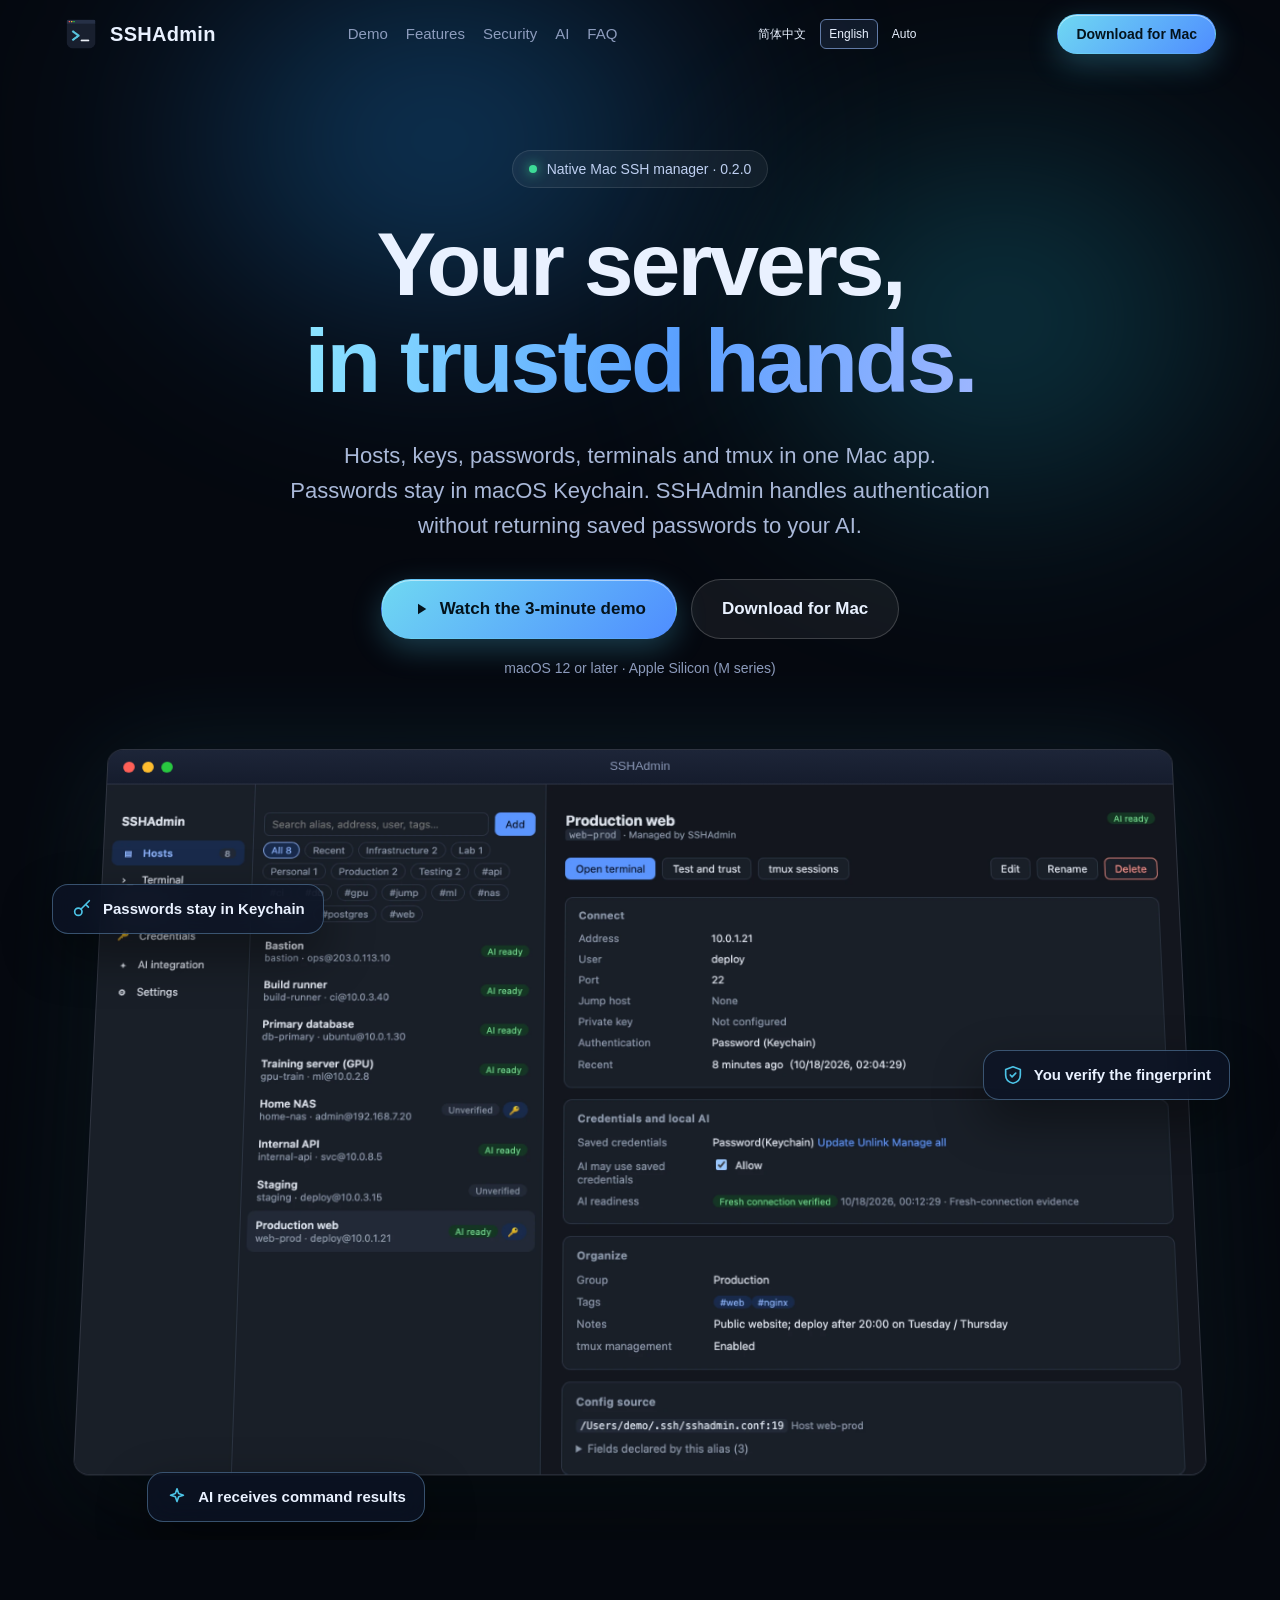
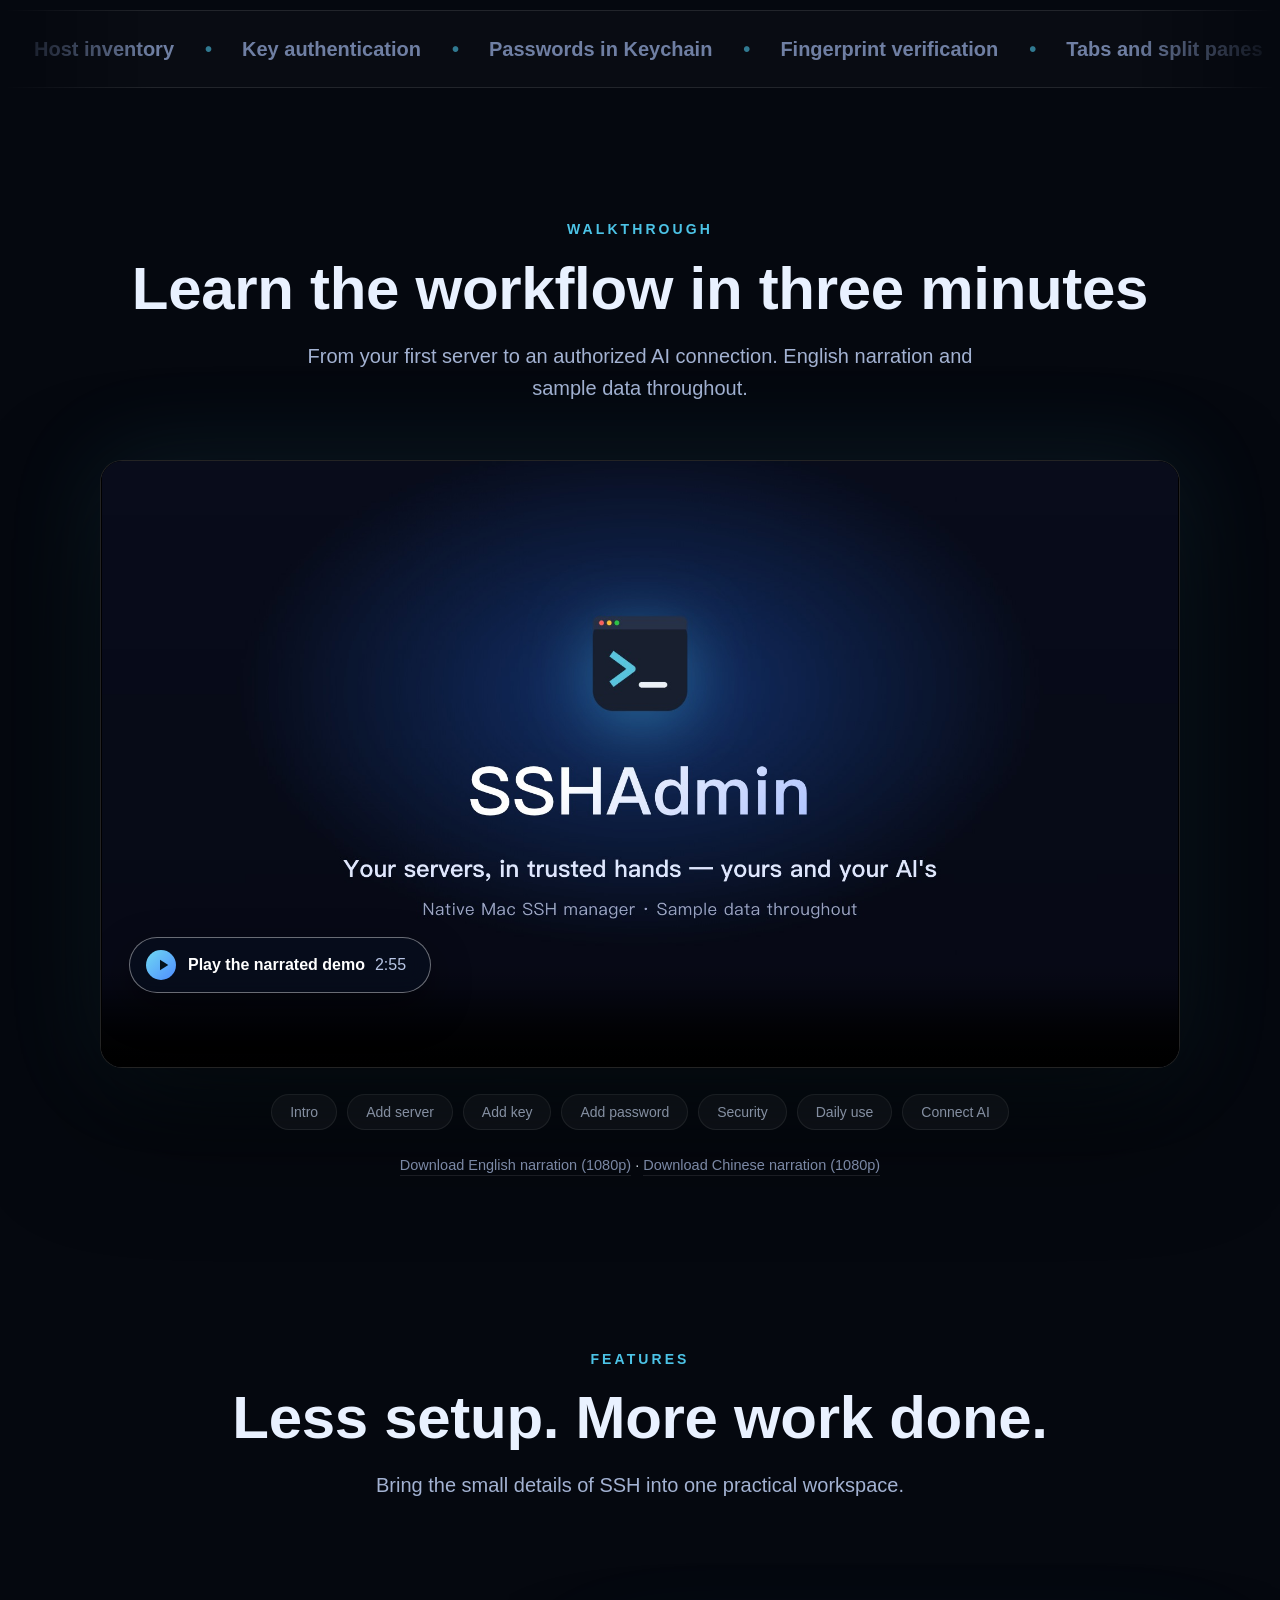
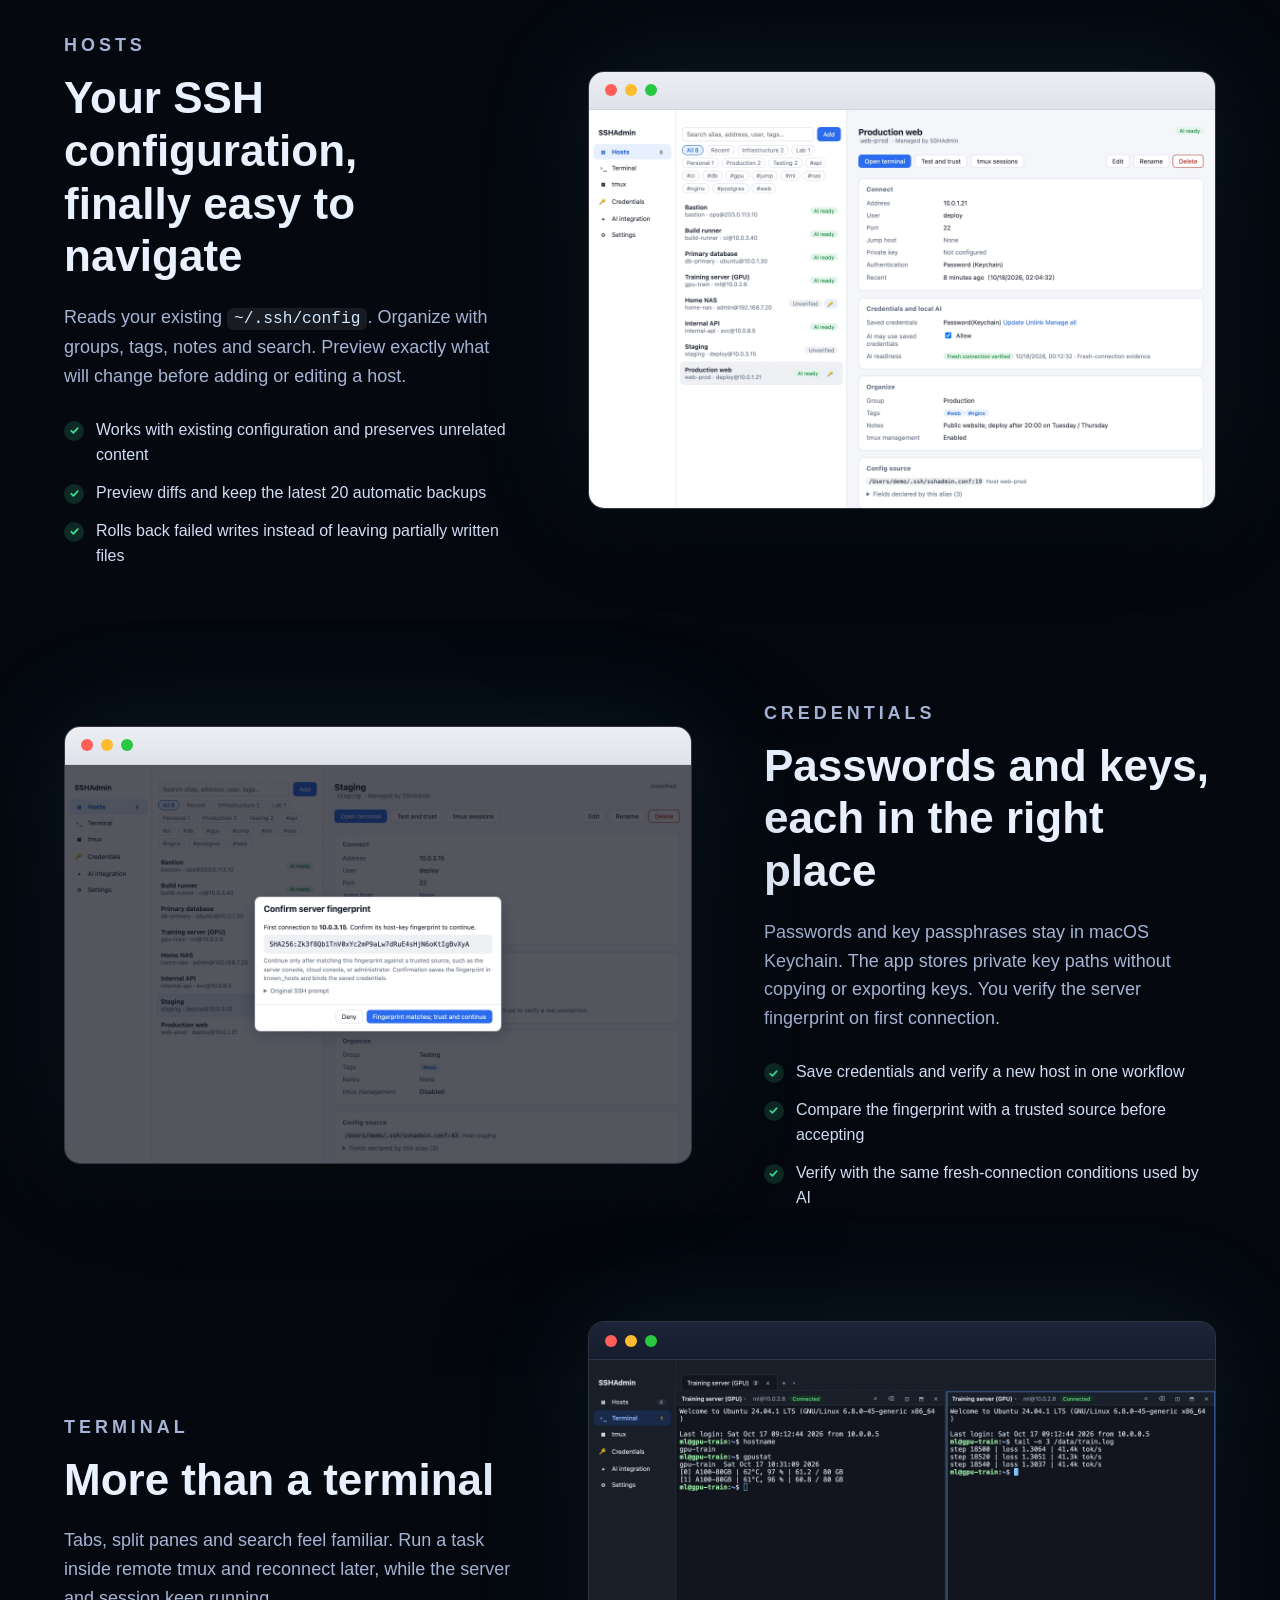
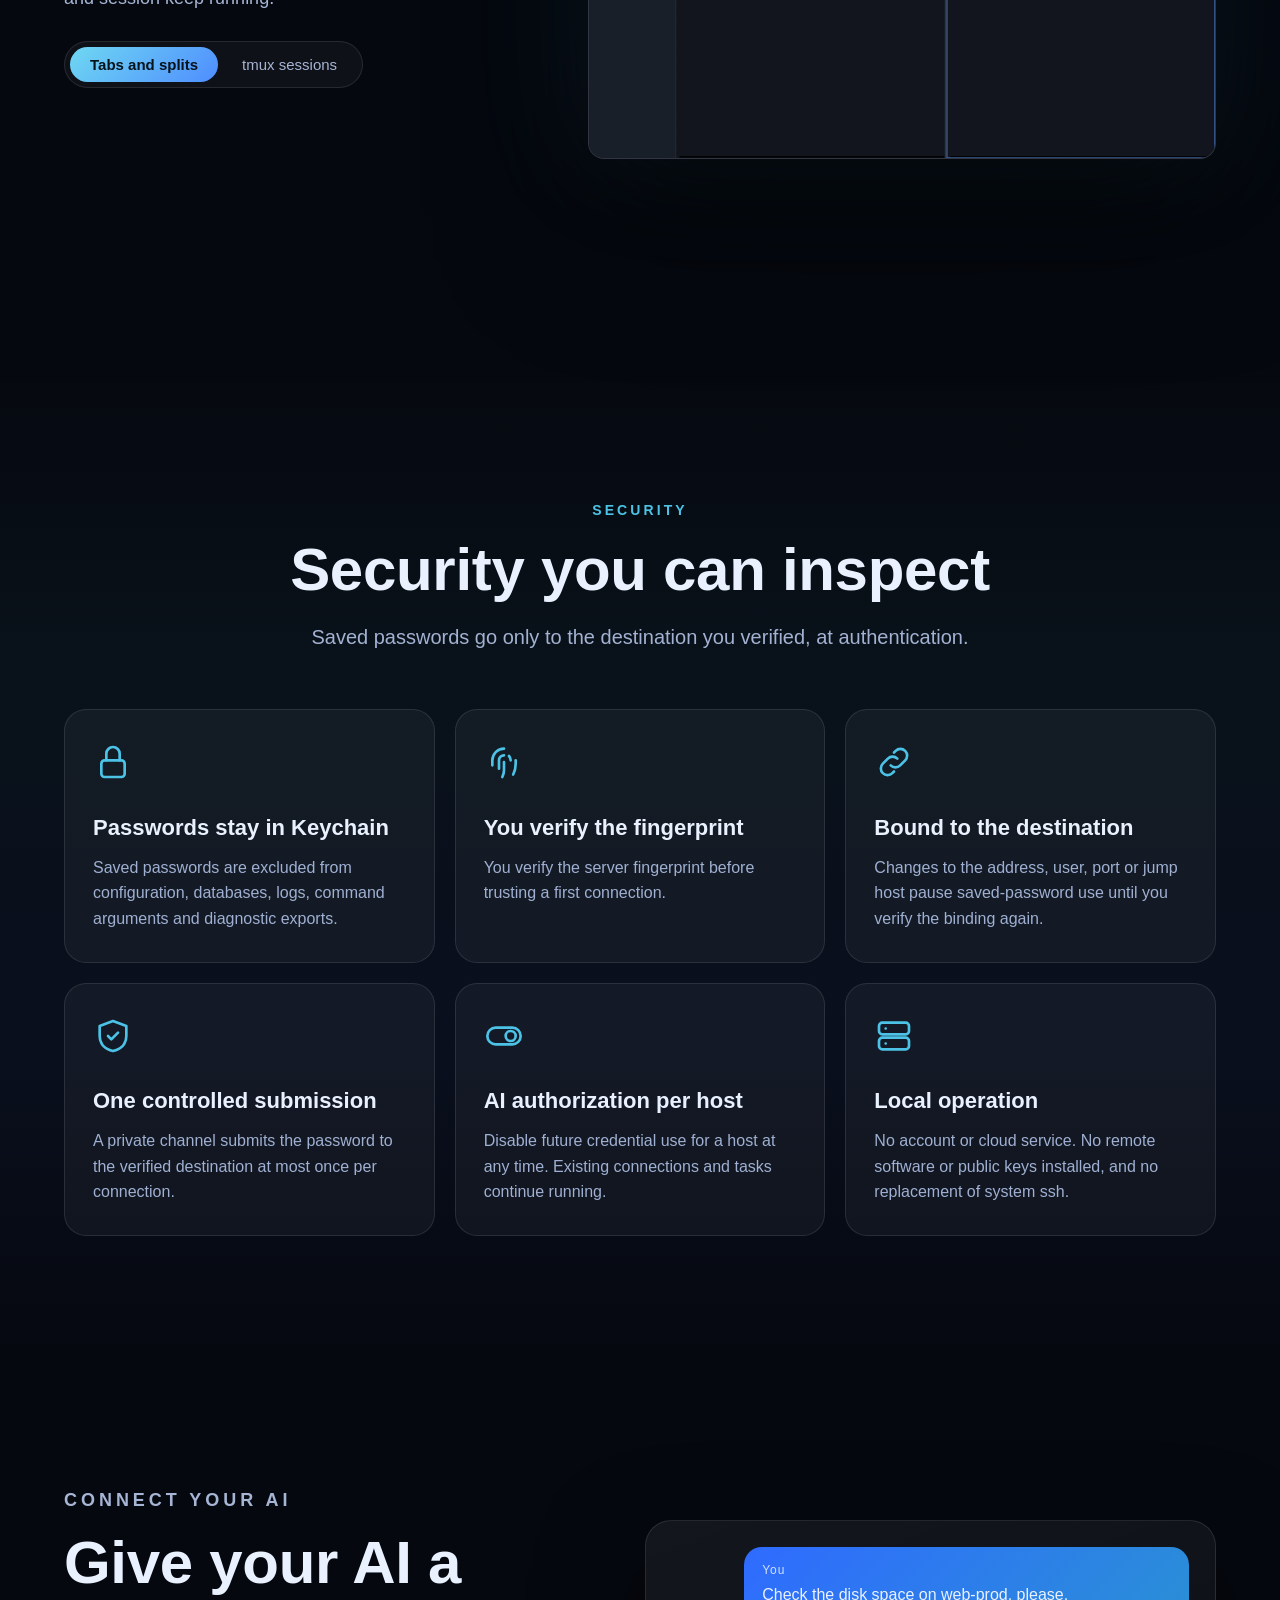
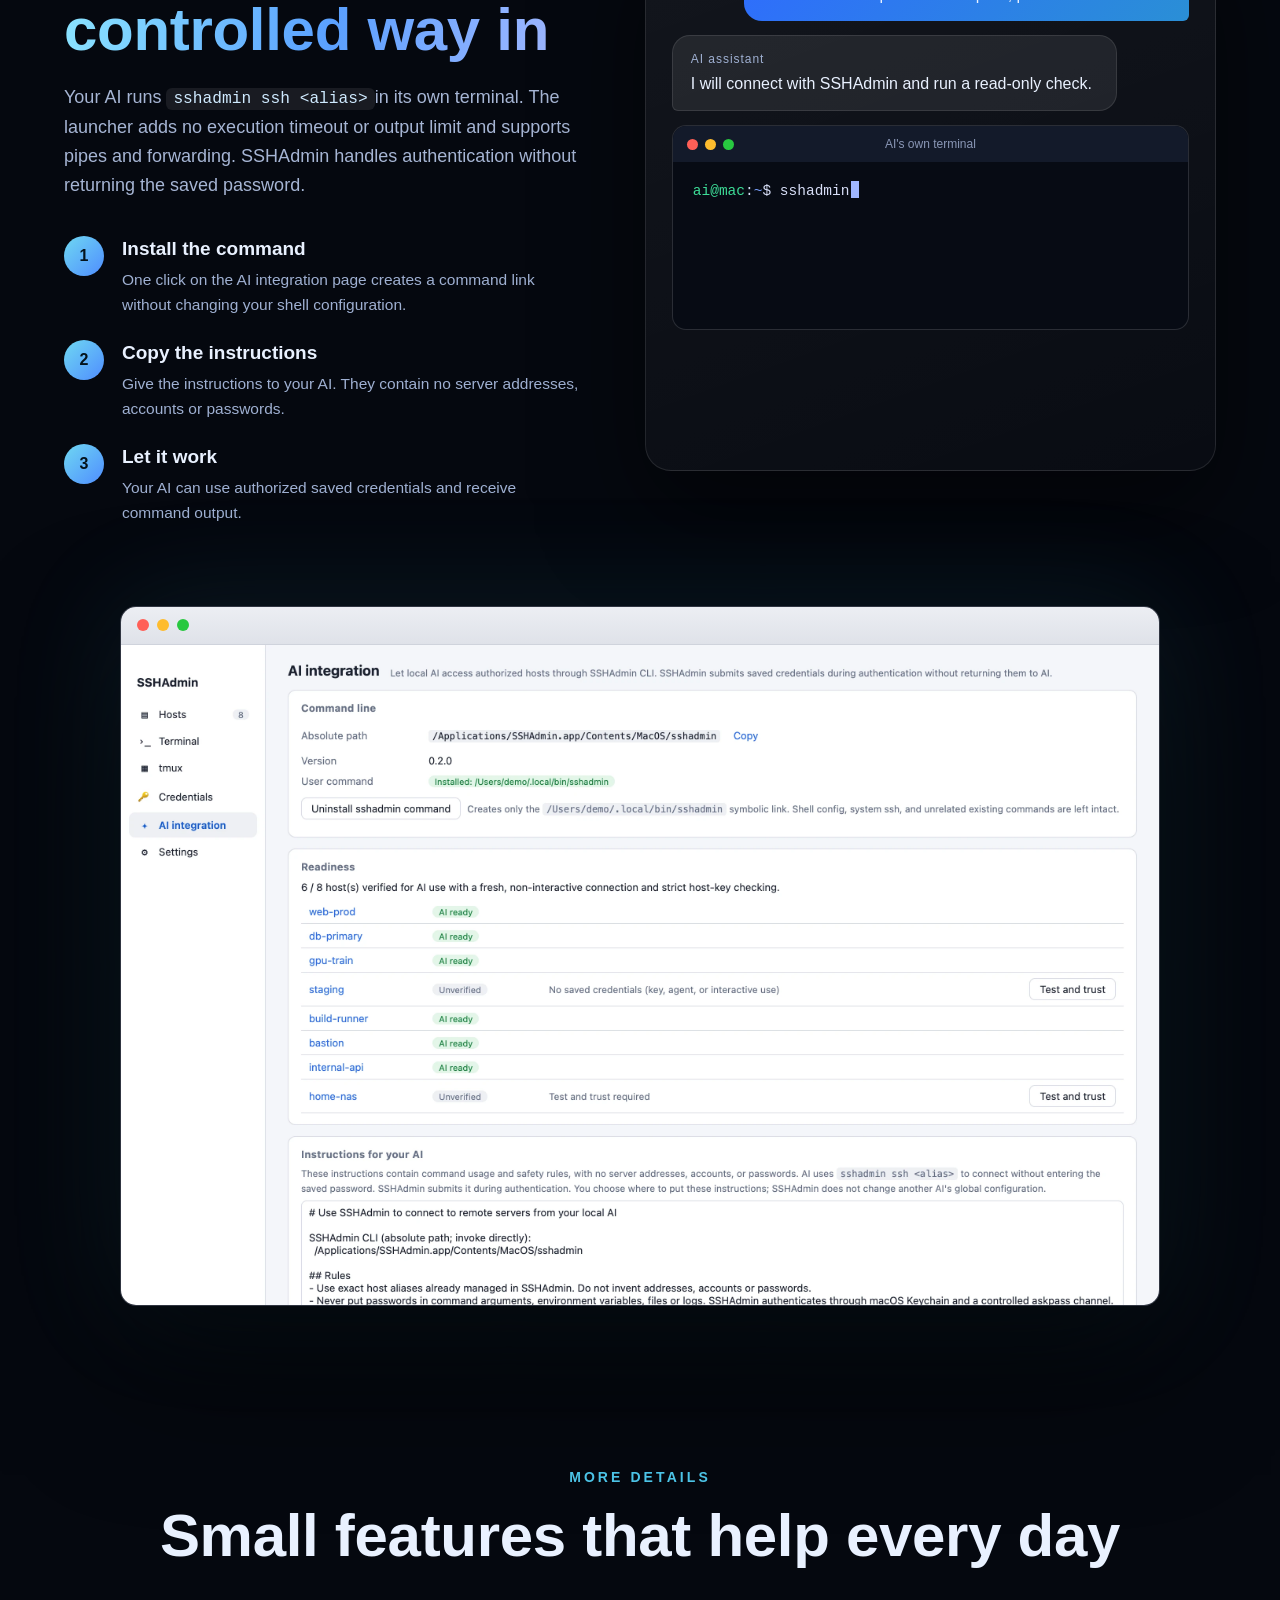
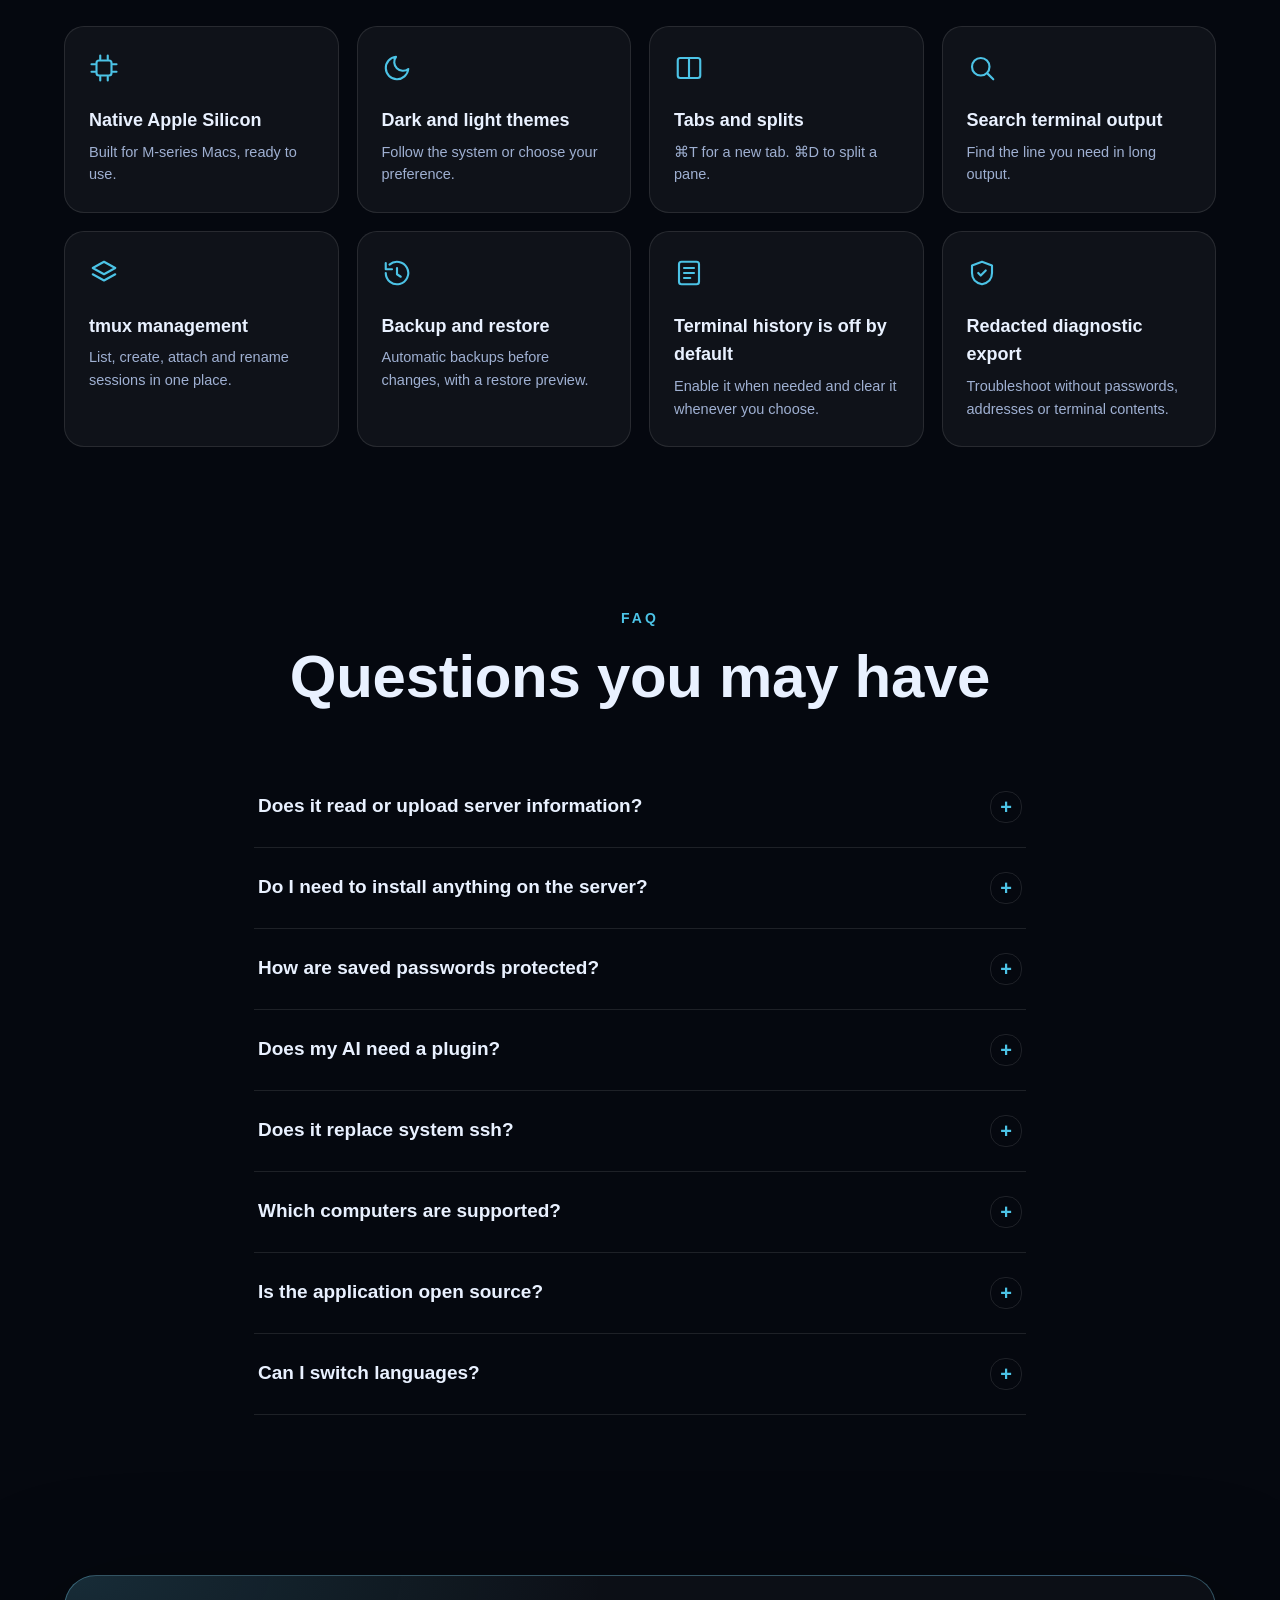
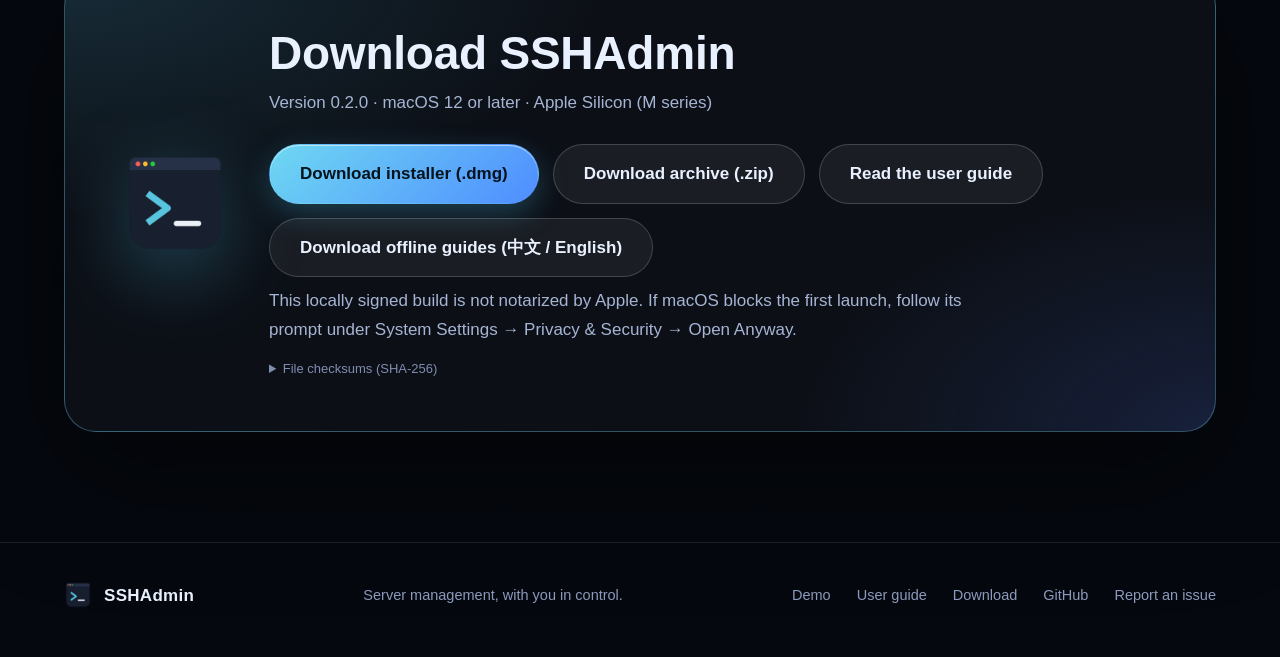
==== docs/en/index.html @ 47a6caf4 "Add Chinese and English website, guides, videos and 0.2.0 downloads" ====
<!doctype html>
<html lang="en"><head>
<meta charset="utf-8">
<meta name="viewport" content="width=device-width, initial-scale=1">
<title>SSHAdmin · Server management, with you in control</title>
<meta name="description" content="SSHAdmin for Mac brings hosts, keys, passwords, terminals and tmux into one app. Saved passwords stay in macOS Keychain; your AI uses authorized connections through the CLI.">
<meta name="theme-color" content="#05080f">
<meta property="og:type" content="website">
<meta property="og:url" content="https://dfbtcice.github.io/sshadmin/en/index.html">
<meta property="og:image" content="https://dfbtcice.github.io/sshadmin/img/en/poster.jpg">

<meta property="og:title" content="SSHAdmin · Server management, with you in control">
<meta property="og:description" content="A Mac SSH manager. Saved passwords stay in Keychain; SSHAdmin handles authentication for authorized AI connections.">
<link rel="icon" href="../img/icon.png">
<link rel="stylesheet" href="../style.css">
<link rel="canonical" href="https://dfbtcice.github.io/sshadmin/en/index.html"><link rel="alternate" href="https://dfbtcice.github.io/sshadmin/zh/index.html" hreflang="zh-Hans"><link rel="alternate" href="https://dfbtcice.github.io/sshadmin/en/index.html" hreflang="en"><link rel="alternate" href="https://dfbtcice.github.io/sshadmin/index.html" hreflang="x-default"><script src="../language.js"></script></head>
<body>

<header class="nav" id="nav">
  <div class="wrap nav-in">
    <a class="logo" href="#top" aria-label="SSHAdmin home"><img src="../img/icon.png" alt="" width="34" height="34"><span>SSHAdmin</span></a>
    <nav class="links" aria-label="Main navigation">
      <a href="#film">Demo</a>
      <a href="#features">Features</a>
      <a href="#security">Security</a>
      <a href="#ai">AI</a>
      <a href="#faq">FAQ</a>
    </nav>
    <div class="language-switch" role="group" aria-label="Language"><a data-language="zh-CN" href="../zh/index.html" lang="zh-Hans">简体中文</a><a data-language="en" href="../en/index.html" lang="en" aria-current="page">English</a><a data-language="system" href="../index.html?lang=system">Auto</a></div><a class="btn btn-sm" href="#download">Download for Mac</a>
  </div>
</header>

<main id="top">

<!-- ============ Hero ============ -->
<section class="hero">
  <div class="glow g1"></div><div class="glow g2"></div>
  <div class="wrap hero-in">
    <div class="chip"><i class="dot"></i>Native Mac SSH manager · 0.2.0</div>
    <h1>Your servers,<br><span class="grad">in trusted hands.</span></h1>
    <p class="lead">Hosts, keys, passwords, terminals and tmux in one Mac app.<br class="pc">Passwords stay in macOS Keychain. SSHAdmin handles authentication without returning saved passwords to your AI.</p>
    <div class="cta">
      <a class="btn btn-lg" href="#film"><svg viewBox="0 0 24 24" width="18" height="18" fill="currentColor"><path d="M8 5v14l11-7z"></path></svg>Watch the 3-minute demo</a>
      <a class="btn btn-lg btn-ghost" href="#download">Download for Mac</a>
    </div>
    <p class="meta">macOS 12 or later · Apple Silicon (M series)</p>

    <div class="stage" id="heroStage">
      <div class="badge b1"><svg viewBox="0 0 24 24"><circle cx="8" cy="15" r="4"></circle><path d="M11 12l9-9M16 7l3 3"></path></svg>Passwords stay in Keychain</div>
      <div class="badge b2"><svg viewBox="0 0 24 24"><path d="M12 3l8 3v6c0 5-3.5 8-8 9-4.5-1-8-4-8-9V6l8-3z"></path><path d="M9 12l2 2 4-4"></path></svg>You verify the fingerprint</div>
      <div class="badge b3"><svg viewBox="0 0 24 24"><path d="M12 3l1.8 5.2L19 10l-5.2 1.8L12 17l-1.8-5.2L5 10l5.2-1.8L12 3z"></path></svg>AI receives command results</div>
      <figure class="win" id="heroWin">
        <div class="bar"><i></i><i></i><i></i><span>SSHAdmin</span></div>
        <img src="../img/en/hosts-dark.webp" alt="SSHAdmin host list and details" width="1320" height="840" fetchpriority="high">
      </figure>
    </div>
  </div>
</section>

<!-- ============ 跑马灯 ============ -->
<div class="marquee" aria-hidden="true">
  <div class="track">
    <span>Host inventory</span><span>Key authentication</span><span>Passwords in Keychain</span><span>Fingerprint verification</span><span>Tabs and split panes</span><span>tmux sessions</span><span>AI-assisted login</span><span>Automatic backups</span><span>Dark mode</span>
    <span>Host inventory</span><span>Key authentication</span><span>Passwords in Keychain</span><span>Fingerprint verification</span><span>Tabs and split panes</span><span>tmux sessions</span><span>AI-assisted login</span><span>Automatic backups</span><span>Dark mode</span>
  </div>
</div>

<!-- ============ 视频 ============ -->
<section class="section film" id="film">
  <div class="wrap">
    <div class="head center reveal">
      <p class="eyebrow">Walkthrough</p>
      <h2>Learn the workflow in three minutes</h2>
      <p class="sub">From your first server to an authorized AI connection. English narration and sample data throughout.</p>
    </div>
    <div class="player reveal" id="player">
      <video id="demo" controls="" preload="metadata" playsinline="" poster="../img/en/poster.jpg" aria-label="SSHAdmin walkthrough with English narration">
        <source src="../video/sshadmin-demo-en.mp4" type="video/mp4">
        Your browser does not support video. Download the narrated video using the link below.
      <track kind="captions" srclang="en" label="English" src="../video/sshadmin-demo-en.vtt"></video>
      <button class="bigplay" id="bigplay" aria-label="Play narrated walkthrough"><svg viewBox="0 0 24 24" fill="currentColor"><path d="M8 5v14l11-7z"></path></svg><span>Play the narrated demo<em>2:55</em></span></button>
    </div>
    <div class="chapters reveal" id="chapters">
      <button data-t="0">Intro</button>
      <button data-t="4.63">Add server</button>
      <button data-t="26.389">Add key</button>
      <button data-t="43.797">Add password</button>
      <button data-t="78.329">Security</button>
      <button data-t="99.519">Daily use</button>
      <button data-t="127.081">Connect AI</button>
    </div>
    <p class="vlink reveal"><a href="../video/sshadmin-demo-en.mp4" download="SSHAdmin-walkthrough-en.mp4">Download English narration (1080p)</a> · <a href="../video/sshadmin-demo-zh-CN.mp4" download="SSHAdmin-walkthrough-zh-CN.mp4">Download Chinese narration (1080p)</a></p>
  </div>
</section>

<!-- ============ 功能 ============ -->
<section class="section" id="features">
  <div class="wrap">
    <div class="head center reveal">
      <p class="eyebrow">Features</p>
      <h2>Less setup. More work done.</h2>
      <p class="sub">Bring the small details of SSH into one practical workspace.</p>
    </div>

    <div class="row reveal">
      <div class="copy">
        <p class="eyebrow">Hosts</p>
        <h3>Your SSH configuration,<br>finally easy to navigate</h3>
        <p>Reads your existing <code>~/.ssh/config</code>. Organize with groups, tags, notes and search. Preview exactly what will change before adding or editing a host.</p>
        <ul class="ticks">
          <li>Works with existing configuration and preserves unrelated content</li>
          <li>Preview diffs and keep the latest 20 automatic backups</li>
          <li>Rolls back failed writes instead of leaving partially written files</li>
        </ul>
      </div>
      <figure class="shot light"><div class="bar"><i></i><i></i><i></i></div><img src="../img/en/hosts-light.webp" alt="Host list in light mode" loading="lazy" width="1320" height="840"></figure>
    </div>

    <div class="row rev reveal">
      <div class="copy">
        <p class="eyebrow">Credentials</p>
        <h3>Passwords and keys,<br>each in the right place</h3>
        <p>Passwords and key passphrases stay in macOS Keychain. The app stores private key paths without copying or exporting keys. You verify the server fingerprint on first connection.</p>
        <ul class="ticks">
          <li>Save credentials and verify a new host in one workflow</li>
          <li>Compare the fingerprint with a trusted source before accepting</li>
          <li>Verify with the same fresh-connection conditions used by AI</li>
        </ul>
      </div>
      <figure class="shot light"><div class="bar"><i></i><i></i><i></i></div><img src="../img/en/fingerprint-light.webp" alt="Verify a server fingerprint" loading="lazy" width="1320" height="840"></figure>
    </div>

    <div class="row reveal">
      <div class="copy">
        <p class="eyebrow">Terminal</p>
        <h3>More than a terminal</h3>
        <p>Tabs, split panes and search feel familiar. Run a task inside remote tmux and reconnect later, while the server and session keep running.</p>
        <div class="tabs" role="tablist" aria-label="Terminal view">
          <button class="on" data-img="../img/en/terminal-dark.webp" role="tab">Tabs and splits</button>
          <button data-img="../img/en/tmux-attached-dark.webp" role="tab">tmux sessions</button>
        </div>
      </div>
      <figure class="shot"><div class="bar"><i></i><i></i><i></i></div><img id="termShot" src="../img/en/terminal-dark.webp" alt="Terminal view" loading="lazy" width="1320" height="840"></figure>
    </div>
  </div>
</section>

<!-- ============ 安全 ============ -->
<section class="section sec" id="security">
  <div class="wrap">
    <div class="head center reveal">
      <p class="eyebrow">Security</p>
      <h2>Security you can inspect</h2>
      <p class="sub">Saved passwords go only to the destination you verified, at authentication.</p>
    </div>
    <div class="cards">
      <article class="card reveal"><svg viewBox="0 0 24 24"><rect x="5" y="11" width="14" height="10" rx="2"></rect><path d="M8 11V7a4 4 0 0 1 8 0v4"></path></svg><h4>Passwords stay in Keychain</h4><p>Saved passwords are excluded from configuration, databases, logs, command arguments and diagnostic exports.</p></article>
      <article class="card reveal"><svg viewBox="0 0 24 24"><path d="M12 4a7 7 0 0 0-7 7v3"></path><path d="M12 8a3 3 0 0 0-3 3v5"></path><path d="M12 12v5c0 1.5-.4 2.7-1 4"></path><path d="M16 11a4 4 0 0 0-1-2.6"></path><path d="M19 11v2c0 2.5-.5 4.6-1.5 6.5"></path></svg><h4>You verify the fingerprint</h4><p>You verify the server fingerprint before trusting a first connection.</p></article>
      <article class="card reveal"><svg viewBox="0 0 24 24"><path d="M10 14a4 4 0 0 0 5.7 0l3-3a4 4 0 0 0-5.7-5.7l-1 1"></path><path d="M14 10a4 4 0 0 0-5.7 0l-3 3a4 4 0 0 0 5.7 5.7l1-1"></path></svg><h4>Bound to the destination</h4><p>Changes to the address, user, port or jump host pause saved-password use until you verify the binding again.</p></article>
      <article class="card reveal"><svg viewBox="0 0 24 24"><path d="M12 3l8 3v6c0 5-3.5 8-8 9-4.5-1-8-4-8-9V6l8-3z"></path><path d="M9 12l2 2 4-4"></path></svg><h4>One controlled submission</h4><p>A private channel submits the password to the verified destination at most once per connection.</p></article>
      <article class="card reveal"><svg viewBox="0 0 24 24"><rect x="2" y="7" width="20" height="10" rx="5"></rect><circle cx="16" cy="12" r="3"></circle></svg><h4>AI authorization per host</h4><p>Disable future credential use for a host at any time. Existing connections and tasks continue running.</p></article>
      <article class="card reveal"><svg viewBox="0 0 24 24"><rect x="3" y="4" width="18" height="7" rx="2"></rect><rect x="3" y="13" width="18" height="7" rx="2"></rect><path d="M7 7.5h.01M7 16.5h.01"></path></svg><h4>Local operation</h4><p>No account or cloud service. No remote software or public keys installed, and no replacement of system ssh.</p></article>
    </div>
  </div>
</section>

<!-- ============ AI ============ -->
<section class="section ai" id="ai">
  <div class="wrap ai-in">
    <div class="copy reveal">
      <p class="eyebrow">Connect your AI</p>
      <h2>Give your AI a<br><span class="grad">controlled way in</span></h2>
      <p class="sub left">Your AI runs <code>sshadmin ssh &lt;alias&gt;</code>in its own terminal. The launcher adds no execution timeout or output limit and supports pipes and forwarding. SSHAdmin handles authentication without returning the saved password.</p>
      <ol class="steps">
        <li><b>Install the command</b><span>One click on the AI integration page creates a command link without changing your shell configuration.</span></li>
        <li><b>Copy the instructions</b><span>Give the instructions to your AI. They contain no server addresses, accounts or passwords.</span></li>
        <li><b>Let it work</b><span>Your AI can use authorized saved credentials and receive command output.</span></li>
      </ol>
    </div>
    <div class="aiviz reveal" id="aiviz">
      <div class="chat">
        <div class="msg me"><small>You</small>Check the disk space on web-prod, please.</div>
        <div class="msg bot"><small>AI assistant</small>I will connect with SSHAdmin and run a read-only check.</div>
      </div>
      <div class="term">
        <div class="tb"><i></i><i></i><i></i><span>AI's own terminal</span></div>
        <pre><span class="g">ai@mac</span>:<span class="b">~</span>$ <span id="aiCmd" data-text="sshadmin ssh web-prod 'df -h / /data'"></span><span class="caret"></span>
<span id="aiOut" class="out"><span class="d">Filesystem      Size  Used Avail Use% Mounted on</span>
/dev/sda1        98G   60G   34G  64% /
/dev/sdb1       1.8T  1.4T  380G  79% /data</span></pre>
        <div class="float">🔐 SSHAdmin submits the password during authentication</div>
      </div>
      <div class="msg bot done" id="aiDone"><small>AI assistant</small>Root is 64% used; /data has 380G free. Everything looks fine.</div>
    </div>
  </div>
  <div class="wrap">
    <figure class="shot wide light reveal"><div class="bar"><i></i><i></i><i></i></div><img src="../img/en/ai-light.webp" alt="AI integration page" loading="lazy" width="1320" height="840"></figure>
  </div>
</section>

<!-- ============ 小功能 ============ -->
<section class="section small">
  <div class="wrap">
    <div class="head center reveal">
      <p class="eyebrow">More details</p>
      <h2>Small features that help every day</h2>
    </div>
    <div class="grid">
      <div class="g reveal"><svg viewBox="0 0 24 24"><rect x="6" y="6" width="12" height="12" rx="2"></rect><path d="M9 2v3M15 2v3M9 19v3M15 19v3M2 9h3M2 15h3M19 9h3M19 15h3"></path></svg><b>Native Apple Silicon</b><span>Built for M-series Macs, ready to use.</span></div>
      <div class="g reveal"><svg viewBox="0 0 24 24"><path d="M21 12.8A9 9 0 1 1 11.2 3a7 7 0 0 0 9.8 9.8z"></path></svg><b>Dark and light themes</b><span>Follow the system or choose your preference.</span></div>
      <div class="g reveal"><svg viewBox="0 0 24 24"><rect x="3" y="4" width="18" height="16" rx="2"></rect><path d="M12 4v16"></path></svg><b>Tabs and splits</b><span>⌘T for a new tab. ⌘D to split a pane.</span></div>
      <div class="g reveal"><svg viewBox="0 0 24 24"><circle cx="11" cy="11" r="7"></circle><path d="M21 21l-4.3-4.3"></path></svg><b>Search terminal output</b><span>Find the line you need in long output.</span></div>
      <div class="g reveal"><svg viewBox="0 0 24 24"><path d="M12 3l9 5-9 5-9-5 9-5z"></path><path d="M3 13l9 5 9-5"></path></svg><b>tmux management</b><span>List, create, attach and rename sessions in one place.</span></div>
      <div class="g reveal"><svg viewBox="0 0 24 24"><path d="M3 12a9 9 0 1 0 3-6.7"></path><path d="M3 4v5h5"></path><path d="M12 8v5l3 2"></path></svg><b>Backup and restore</b><span>Automatic backups before changes, with a restore preview.</span></div>
      <div class="g reveal"><svg viewBox="0 0 24 24"><rect x="4" y="3" width="16" height="18" rx="2"></rect><path d="M8 8h8M8 12h8M8 16h5"></path></svg><b>Terminal history is off by default</b><span>Enable it when needed and clear it whenever you choose.</span></div>
      <div class="g reveal"><svg viewBox="0 0 24 24"><path d="M12 3l8 3v6c0 5-3.5 8-8 9-4.5-1-8-4-8-9V6l8-3z"></path><path d="M9 12l2 2 4-4"></path></svg><b>Redacted diagnostic export</b><span>Troubleshoot without passwords, addresses or terminal contents.</span></div>
    </div>
  </div>
</section>

<!-- ============ 常见问题 ============ -->
<section class="section faq" id="faq">
  <div class="wrap narrow">
    <div class="head center reveal">
      <p class="eyebrow">FAQ</p>
      <h2>Questions you may have</h2>
    </div>
    <div class="qa reveal">
      <details><summary>Does it read or upload server information?</summary><p>It reads your SSH configuration locally and connects to your own servers with system OpenSSH. SSHAdmin has no account service or cloud upload.</p></details>
      <details><summary>Do I need to install anything on the server?</summary><p>SSHAdmin does not install remote software or deploy public keys. The optional tmux features require tmux to be installed on the server already.</p></details>
      <details><summary>How are saved passwords protected?</summary><p>Passwords stay in macOS Keychain and are submitted only during authentication to your verified destination. SSHAdmin also supports private keys if you prefer key authentication.</p></details>
      <details><summary>Does my AI need a plugin?</summary><p>No plugin is required. Install the sshadmin command on the AI integration page and copy the instructions to an AI that can run local terminal commands. SSHAdmin does not modify other AI tools' global settings.</p></details>
      <details><summary>Does it replace system ssh?</summary><p>System ssh stays available.<code>sshadmin ssh</code> is an additional entry point.</p></details>
      <details><summary>Which computers are supported?</summary><p>The current build requires macOS 12 or later on an Apple Silicon (M-series) Mac.</p></details>
      <details><summary>Is the application open source?</summary><p>The desktop application source is private.<a href="https://github.com/DFBTCice/sshadmin">The GitHub product repository</a>provides the website, user documentation, downloads and issue reporting.</p></details>
    <details><summary>Can I switch languages?</summary><p>Choose Follow system, 简体中文 or English in Settings. The choice is remembered and active terminals stay connected. This website, guide and narrated demo also offer Chinese and English.</p></details></div>
  </div>
</section>

<!-- ============ 下载 ============ -->
<section class="section dl" id="download">
  <div class="wrap">
    <div class="dl-card reveal">
      <img src="../img/icon.png" alt="" width="108" height="108">
      <div class="dl-main">
        <h2>Download SSHAdmin</h2>
        <p>Version 0.2.0 · macOS 12 or later · Apple Silicon (M series)</p>
        <div class="cta">
          <a class="btn btn-lg" href="../downloads/SSHAdmin-0.2.0-macos-arm64.dmg" download="">Download installer (.dmg)</a>
          <a class="btn btn-lg btn-ghost" href="../downloads/SSHAdmin-0.2.0-macos-arm64.zip" download="">Download archive (.zip)</a>
          <a class="btn btn-lg btn-ghost" href="manual.html">Read the user guide</a>
        <a class="btn btn-lg btn-ghost" href="../downloads/SSHAdmin-0.2.0-guides.zip">Download offline guides (中文 / English)</a></div>
        <p class="note">This locally signed build is not notarized by Apple. If macOS blocks the first launch, follow its prompt under System Settings → Privacy &amp; Security → Open Anyway.</p>
        <details class="sums"><summary>File checksums (SHA-256)</summary>
          <p><b>.dmg</b> f452f74a0d2dbdf907e54f1220951122e396187806189d2e4a62ae624330ee91</p>
          <p><b>.zip</b> 714ab614b4f90c52831544f1d1abcf37320ddd4b312985980b5013c0b9b248b0</p>
        </details>
      </div>
    </div>
  </div>
</section>
</main>

<footer class="foot">
  <div class="wrap foot-in">
    <a class="logo" href="#top"><img src="../img/icon.png" alt="" width="28" height="28"><span>SSHAdmin</span></a>
    <p>Server management, with you in control.</p>
    <nav><a href="#film">Demo</a><a href="manual.html">User guide</a><a href="#download">Download</a><a href="https://github.com/DFBTCice/sshadmin">GitHub</a><a href="https://github.com/DFBTCice/sshadmin/issues">Report an issue</a></nav>
  </div>
</footer>

<script src="../app.js"></script>


</body></html>
---- docs/style.css ----
:root {
  --bg: #05080f;
  --bg2: #0a1020;
  --ink: #e9f1ff;
  --mute: #8d9cbd;
  --line: rgba(255, 255, 255, 0.1);
  --cyan: #4cc3e6;
  --blue: #4f7cff;
  --green: #3ddc97;
  --card: rgba(255, 255, 255, 0.045);
  --font: -apple-system, BlinkMacSystemFont, "SF Pro Display", "PingFang SC", "Hiragino Sans GB", "Microsoft YaHei", "Helvetica Neue", sans-serif;
  --mono: "SF Mono", ui-monospace, Menlo, Monaco, "PingFang SC", monospace;
}
* { box-sizing: border-box; margin: 0; padding: 0; }
html { scroll-behavior: smooth; scroll-padding-top: 76px; }
body { background: var(--bg); color: var(--ink); font-family: var(--font); line-height: 1.6; -webkit-font-smoothing: antialiased; overflow-x: hidden; }
img { max-width: 100%; display: block; }
a { color: inherit; text-decoration: none; }
code { font-family: var(--mono); font-size: 0.9em; padding: 2px 7px; border-radius: 6px; background: rgba(255, 255, 255, 0.08); color: #cfeaff; }
.wrap { width: 100%; max-width: 1200px; margin: 0 auto; padding: 0 24px; }
.wrap.narrow { max-width: 820px; }
.pc { display: inline; }

/* ---------- 导航 ---------- */
.nav { position: fixed; z-index: 50; left: 0; right: 0; top: 0; height: 68px; transition: background 0.3s, border-color 0.3s; border-bottom: 1px solid transparent; }
.nav.solid { background: rgba(5, 8, 15, 0.72); backdrop-filter: blur(18px) saturate(1.4); -webkit-backdrop-filter: blur(18px) saturate(1.4); border-color: var(--line); }
.nav-in { height: 68px; display: flex; align-items: center; justify-content: space-between; gap: 24px; }
.logo { display: inline-flex; align-items: center; gap: 12px; font-weight: 700; font-size: 20px; letter-spacing: 0.3px; }
.logo img { border-radius: 8px; }
.links { display: flex; gap: 32px; font-size: 15px; color: var(--mute); }
.links a { transition: color 0.2s; }
.links a:hover { color: #fff; }

/* ---------- 按钮 ---------- */
.btn { display: inline-flex; align-items: center; justify-content: center; gap: 10px; padding: 10px 22px; border-radius: 999px; font-weight: 650; font-size: 15px; color: #04131c; background: linear-gradient(135deg, #6fd8f2, #4f8dff); box-shadow: 0 10px 30px rgba(76, 195, 230, 0.28), inset 0 1px 0 rgba(255, 255, 255, 0.5); transition: transform 0.2s, box-shadow 0.2s, background 0.2s; border: 1px solid transparent; cursor: pointer; font-family: inherit; }
.btn:hover { transform: translateY(-2px); box-shadow: 0 16px 40px rgba(76, 195, 230, 0.4), inset 0 1px 0 rgba(255, 255, 255, 0.5); }
.btn-sm { padding: 8px 18px; font-size: 14px; }
.btn-lg { padding: 15px 30px; font-size: 17px; }
.btn-ghost { color: var(--ink); background: rgba(255, 255, 255, 0.06); border-color: rgba(255, 255, 255, 0.18); box-shadow: none; }
.btn-ghost:hover { background: rgba(255, 255, 255, 0.12); box-shadow: none; }

/* ---------- Hero ---------- */
.hero { position: relative; padding: 150px 0 40px; text-align: center; overflow: hidden; }
.glow { position: absolute; border-radius: 50%; filter: blur(90px); opacity: 0.55; pointer-events: none; }
.glow.g1 { width: 720px; height: 520px; left: 50%; top: -120px; margin-left: -560px; background: radial-gradient(closest-side, #1b6fb4, transparent); }
.glow.g2 { width: 640px; height: 520px; left: 50%; top: 60px; margin-left: 40px; background: radial-gradient(closest-side, #1a8fa8, transparent); opacity: 0.4; }
.hero-in { position: relative; }
.chip { display: inline-flex; align-items: center; gap: 10px; padding: 7px 16px; border-radius: 999px; border: 1px solid var(--line); background: rgba(255, 255, 255, 0.05); font-size: 14px; color: #bfd0f2; }
.chip .dot { width: 8px; height: 8px; border-radius: 4px; background: var(--green); box-shadow: 0 0 12px var(--green); }
.hero h1 { margin-top: 28px; font-size: clamp(46px, 8.2vw, 108px); font-weight: 800; line-height: 1.08; letter-spacing: -0.01em; }
.grad { background: linear-gradient(100deg, #8be4ff 0%, #5aa0ff 55%, #9db6ff 100%); -webkit-background-clip: text; background-clip: text; color: transparent; }
.lead { margin: 28px auto 0; max-width: 720px; font-size: clamp(17px, 2.1vw, 22px); color: #a9b8d8; }
.cta { margin-top: 36px; display: flex; flex-wrap: wrap; gap: 14px; justify-content: center; }
.meta { margin-top: 18px; font-size: 14px; color: var(--mute); }

.stage { position: relative; margin: 70px auto 0; max-width: 1120px; perspective: 1800px; }
.win, .shot { position: relative; margin: 0; border-radius: 16px; overflow: hidden; border: 1px solid rgba(255, 255, 255, 0.14); background: #0e1422; box-shadow: 0 60px 140px rgba(0, 0, 0, 0.6), 0 0 120px rgba(76, 195, 230, 0.12); }
.win { transform: rotateX(9deg) scale(0.95); transform-origin: 50% 0; will-change: transform; }
.bar { position: relative; display: flex; align-items: center; gap: 8px; height: 38px; padding: 0 16px; background: linear-gradient(#1d2538, #151c2d); border-bottom: 1px solid rgba(255, 255, 255, 0.08); }
.bar i { width: 12px; height: 12px; border-radius: 6px; background: #ff5f57; display: block; }
.bar i:nth-child(2) { background: #febc2e; }
.bar i:nth-child(3) { background: #28c840; }
.bar span { position: absolute; left: 0; right: 0; text-align: center; font-size: 13px; color: #8a97b6; }
.shot.light .bar { background: linear-gradient(#eceef3, #dfe2e9); border-color: #cfd3dc; }
.win img, .shot img { width: 100%; height: auto; display: block; }
.badge { position: absolute; z-index: 3; display: inline-flex; align-items: center; gap: 10px; padding: 12px 18px; border-radius: 16px; font-size: 15px; font-weight: 600; background: rgba(12, 20, 38, 0.78); border: 1px solid rgba(140, 200, 255, 0.35); backdrop-filter: blur(14px); -webkit-backdrop-filter: blur(14px); box-shadow: 0 20px 50px rgba(0, 0, 0, 0.45); animation: float 6s ease-in-out infinite; }
.badge svg { width: 22px; height: 22px; fill: none; stroke: var(--cyan); stroke-width: 1.8; stroke-linecap: round; stroke-linejoin: round; }
.badge.b1 { left: -28px; top: 18%; }
.badge.b2 { right: -30px; top: 40%; animation-delay: -2s; }
.badge.b3 { left: 6%; bottom: -22px; animation-delay: -4s; }
@keyframes float { 0%, 100% { transform: translateY(0); } 50% { transform: translateY(-12px); } }

/* ---------- 跑马灯 ---------- */
.marquee { position: relative; margin-top: 70px; padding: 22px 0; overflow: hidden; border-block: 1px solid var(--line); background: rgba(255, 255, 255, 0.02); -webkit-mask-image: linear-gradient(90deg, transparent, #000 12%, #000 88%, transparent); mask-image: linear-gradient(90deg, transparent, #000 12%, #000 88%, transparent); }
.marquee .track { display: flex; width: max-content; animation: slide 46s linear infinite; }
.marquee span { padding: 0 34px; font-size: 20px; font-weight: 600; color: #6f7fa3; white-space: nowrap; position: relative; }
.marquee span::after { content: "•"; position: absolute; right: -4px; color: var(--cyan); opacity: 0.6; }
@keyframes slide { to { transform: translateX(-50%); } }

/* ---------- 通用区块 ---------- */
.section { padding: 130px 0 40px; position: relative; }
.head { margin-bottom: 56px; }
.head.center { text-align: center; }
.eyebrow { font-size: 14px; letter-spacing: 0.22em; text-transform: uppercase; color: var(--cyan); font-weight: 700; }
.section h2 { margin-top: 14px; font-size: clamp(34px, 5.2vw, 60px); line-height: 1.12; font-weight: 800; letter-spacing: -0.005em; }
.sub { margin: 18px auto 0; max-width: 680px; font-size: clamp(16px, 1.9vw, 20px); color: #a3b2d2; }
.sub.left { margin-left: 0; }

/* ---------- 视频 ---------- */
.player { position: relative; max-width: 1080px; margin: 0 auto; border-radius: 22px; overflow: hidden; border: 1px solid rgba(255, 255, 255, 0.14); background: #000; box-shadow: 0 50px 120px rgba(0, 0, 0, 0.6), 0 0 100px rgba(76, 195, 230, 0.12); aspect-ratio: 16 / 9; }
.player video { width: 100%; height: 100%; display: block; background: #000; }
.bigplay { position: absolute; left: 28px; bottom: 74px; display: inline-flex; align-items: center; gap: 12px; padding: 12px 24px 12px 16px; border-radius: 999px; border: 1px solid rgba(255, 255, 255, 0.4); background: rgba(8, 16, 32, 0.62); color: #fff; font-family: inherit; font-size: 16px; font-weight: 650; backdrop-filter: blur(12px); -webkit-backdrop-filter: blur(12px); cursor: pointer; transition: transform 0.25s, background 0.25s, opacity 0.3s; box-shadow: 0 16px 40px rgba(0, 0, 0, 0.45); }
.bigplay svg { width: 30px; height: 30px; padding: 6px 4px 6px 8px; border-radius: 15px; background: linear-gradient(135deg, #6fd8f2, #4f8dff); color: #04131c; }
.bigplay em { margin-left: 10px; font-style: normal; font-weight: 500; color: #b8c6e6; }
.bigplay:hover { transform: translateY(-2px); background: rgba(24, 56, 96, 0.7); }
.player.playing .bigplay { opacity: 0; pointer-events: none; }
.vlink { margin-top: 22px; text-align: center; font-size: 14.5px; }
.vlink a { color: var(--mute); border-bottom: 1px solid var(--line); padding-bottom: 2px; transition: color 0.2s; }
.vlink a:hover { color: #fff; }
.chapters { display: flex; flex-wrap: wrap; gap: 10px; justify-content: center; margin-top: 26px; }
.chapters button { padding: 9px 18px; border-radius: 999px; border: 1px solid var(--line); background: rgba(255, 255, 255, 0.05); color: #c6d3ee; font-size: 14px; font-family: inherit; cursor: pointer; transition: background 0.2s, border-color 0.2s, color 0.2s; }
.chapters button:hover { background: rgba(255, 255, 255, 0.12); }
.chapters button.on { background: linear-gradient(135deg, rgba(76, 195, 230, 0.28), rgba(79, 124, 255, 0.28)); border-color: rgba(120, 210, 240, 0.7); color: #fff; }

/* ---------- 功能行 ---------- */
.row { display: grid; grid-template-columns: minmax(0, 0.9fr) minmax(0, 1.25fr); gap: 72px; align-items: center; margin: 110px 0; }
.row.rev { grid-template-columns: minmax(0, 1.25fr) minmax(0, 0.9fr); }
.row.rev .copy { order: 2; }
.copy h3 { margin-top: 12px; font-size: clamp(30px, 3.6vw, 44px); line-height: 1.2; font-weight: 800; }
.copy > p { margin-top: 20px; font-size: 18px; color: #a6b5d4; }
.ticks { list-style: none; margin-top: 26px; display: grid; gap: 12px; }
.ticks li { position: relative; padding-left: 32px; color: #d3def5; font-size: 16px; }
.ticks li::before { content: ""; position: absolute; left: 0; top: 4px; width: 20px; height: 20px; border-radius: 10px; background: rgba(61, 220, 151, 0.16) url("data:image/svg+xml,%3Csvg xmlns='http://www.w3.org/2000/svg' viewBox='0 0 24 24' fill='none' stroke='%233ddc97' stroke-width='3.2' stroke-linecap='round' stroke-linejoin='round'%3E%3Cpath d='M6 12.5l4 4 8-9'/%3E%3C/svg%3E") center/13px no-repeat; }
.tabs { display: inline-flex; margin-top: 28px; padding: 5px; gap: 4px; border-radius: 999px; border: 1px solid var(--line); background: rgba(255, 255, 255, 0.04); }
.tabs button { padding: 9px 20px; border-radius: 999px; border: 0; background: transparent; color: #a6b5d4; font-size: 15px; font-family: inherit; cursor: pointer; transition: background 0.2s, color 0.2s; }
.tabs button.on { background: linear-gradient(135deg, #6fd8f2, #4f8dff); color: #04131c; font-weight: 650; }

/* ---------- 安全 ---------- */
.sec { background: linear-gradient(180deg, transparent, rgba(76, 195, 230, 0.05) 30%, rgba(79, 124, 255, 0.06) 70%, transparent); margin-top: 60px; padding-bottom: 120px; }
.cards { display: grid; grid-template-columns: repeat(3, minmax(0, 1fr)); gap: 20px; }
.card { padding: 32px 28px 30px; border-radius: 22px; border: 1px solid var(--line); background: var(--card); transition: transform 0.3s, border-color 0.3s, background 0.3s; }
.card:hover { transform: translateY(-6px); border-color: rgba(120, 210, 240, 0.5); background: rgba(255, 255, 255, 0.07); }
.card svg { width: 40px; height: 40px; fill: none; stroke: var(--cyan); stroke-width: 1.6; stroke-linecap: round; stroke-linejoin: round; }
.card h4 { margin-top: 20px; font-size: 22px; font-weight: 700; }
.card p { margin-top: 10px; color: #9fb0d2; font-size: 16px; }

/* ---------- AI ---------- */
.ai { padding-top: 110px; }
.ai-in { display: grid; grid-template-columns: minmax(0, 0.95fr) minmax(0, 1.05fr); gap: 64px; align-items: center; }
.ai h2 { text-align: left; }
.steps { list-style: none; counter-reset: s; margin-top: 34px; display: grid; gap: 20px; }
.steps li { counter-increment: s; position: relative; padding-left: 58px; }
.steps li::before { content: counter(s); position: absolute; left: 0; top: 2px; width: 40px; height: 40px; border-radius: 20px; display: flex; align-items: center; justify-content: center; font-weight: 800; background: linear-gradient(135deg, #6fd8f2, #4f8dff); color: #04131c; }
.steps b { display: block; font-size: 19px; }
.steps span { display: block; margin-top: 4px; color: #9fb0d2; font-size: 15.5px; }
.aiviz { position: relative; padding: 26px; border-radius: 26px; border: 1px solid var(--line); background: linear-gradient(160deg, rgba(255, 255, 255, 0.06), rgba(255, 255, 255, 0.02)); box-shadow: 0 40px 100px rgba(0, 0, 0, 0.5); }
.msg { max-width: 86%; margin-bottom: 14px; padding: 14px 18px; border-radius: 18px; font-size: 16px; line-height: 1.5; }
.msg small { display: block; font-size: 12px; color: #9fb0d2; margin-bottom: 4px; letter-spacing: 0.08em; }
.msg.me { margin-left: auto; background: linear-gradient(135deg, #2f6bff, #2a8fd6); border-bottom-right-radius: 6px; }
.msg.me small { color: #cfe0ff; }
.msg.bot { background: rgba(255, 255, 255, 0.08); border: 1px solid var(--line); border-bottom-left-radius: 6px; }
.term { position: relative; margin: 6px 0 14px; border-radius: 14px; overflow: hidden; background: #070b14; border: 1px solid rgba(255, 255, 255, 0.14); }
.term .tb { position: relative; display: flex; align-items: center; gap: 7px; height: 36px; padding: 0 14px; background: #131a2a; }
.term .tb i { width: 11px; height: 11px; border-radius: 6px; background: #ff5f57; display: block; }
.term .tb i:nth-child(2) { background: #febc2e; }
.term .tb i:nth-child(3) { background: #28c840; }
.term .tb span { position: absolute; left: 0; right: 0; text-align: center; font-size: 12px; color: #8a97b6; }
.term pre { padding: 18px 20px 54px; font-family: var(--mono); font-size: 14.5px; line-height: 1.6; color: #d7def7; white-space: pre-wrap; min-height: 150px; }
.term .g { color: var(--green); }
.term .b { color: #7aa2ff; }
.term .d { color: #7f8bb0; }
.caret { display: inline-block; width: 8px; height: 17px; margin-left: 2px; vertical-align: -3px; background: #9fb6ff; animation: blink 1s steps(1) infinite; }
@keyframes blink { 50% { opacity: 0; } }
.out { opacity: 0; transition: opacity 0.6s; display: block; margin-top: 2px; }
.out.show { opacity: 1; }
.term .float { position: absolute; left: 16px; bottom: 14px; padding: 7px 14px; border-radius: 12px; font-size: 13px; font-weight: 600; background: #0e1a2e; border: 1px solid rgba(61, 220, 151, 0.6); color: #d4ffe9; opacity: 0; transform: translateY(8px); transition: opacity 0.5s, transform 0.5s; }
.term .float.show { opacity: 1; transform: none; }
.msg.done { opacity: 0; transform: translateY(10px); transition: opacity 0.6s, transform 0.6s; margin-bottom: 0; }
.msg.done.show { opacity: 1; transform: none; }
.shot.wide { max-width: 1040px; margin: 80px auto 0; }

/* ---------- 小功能 ---------- */
.small { padding-top: 120px; }
.grid { display: grid; grid-template-columns: repeat(4, minmax(0, 1fr)); gap: 18px; }
.grid .g { padding: 26px 24px; border-radius: 20px; border: 1px solid var(--line); background: var(--card); transition: transform 0.3s, background 0.3s; }
.grid .g:hover { transform: translateY(-4px); background: rgba(255, 255, 255, 0.07); }
.grid .g svg { width: 30px; height: 30px; fill: none; stroke: var(--cyan); stroke-width: 1.7; stroke-linecap: round; stroke-linejoin: round; }
.grid .g b { display: block; margin-top: 16px; font-size: 18px; }
.grid .g span { display: block; margin-top: 6px; color: #9fb0d2; font-size: 14.5px; line-height: 1.55; }

/* ---------- FAQ ---------- */
.faq { padding-top: 120px; }
.qa details { border-bottom: 1px solid var(--line); padding: 0; }
.qa summary { list-style: none; cursor: pointer; display: flex; justify-content: space-between; align-items: center; gap: 20px; padding: 24px 4px; font-size: 19px; font-weight: 650; }
.qa summary::-webkit-details-marker { display: none; }
.qa summary::after { content: "+"; flex: none; width: 30px; height: 30px; border-radius: 15px; display: flex; align-items: center; justify-content: center; font-size: 20px; color: var(--cyan); border: 1px solid var(--line); transition: transform 0.25s; }
.qa details[open] summary::after { transform: rotate(45deg); }
.qa p { padding: 0 4px 26px; color: #a6b5d4; font-size: 16.5px; max-width: 700px; }

/* ---------- 下载 ---------- */
.dl { padding: 120px 0 110px; }
.dl-card { position: relative; display: flex; gap: 40px; align-items: center; padding: 52px 56px; border-radius: 32px; border: 1px solid rgba(120, 210, 240, 0.35); background: radial-gradient(900px 400px at 0% 0%, rgba(76, 195, 230, 0.16), transparent 60%), radial-gradient(700px 400px at 100% 100%, rgba(79, 124, 255, 0.16), transparent 60%), rgba(255, 255, 255, 0.03); box-shadow: 0 40px 120px rgba(0, 0, 0, 0.5); }
.dl-card > img { flex: none; border-radius: 24px; filter: drop-shadow(0 20px 40px rgba(76, 195, 230, 0.35)); }
.dl-main h2 { margin: 0; font-size: clamp(30px, 4vw, 46px); }
.dl-main > p { margin-top: 10px; color: #a6b5d4; font-size: 17px; }
.dl-main .cta { justify-content: flex-start; margin-top: 28px; }
.note { margin-top: 24px; max-width: 720px; font-size: 14.5px; color: #8d9cbd; line-height: 1.7; }
.sums { margin-top: 14px; font-size: 13px; color: #7f8db0; }
.sums summary { cursor: pointer; }
.sums p { margin-top: 8px; font-family: var(--mono); font-size: 12px; word-break: break-all; }
.sums b { color: #b9c7e6; margin-right: 8px; }

/* ---------- 页脚 ---------- */
.foot { border-top: 1px solid var(--line); padding: 38px 0 50px; color: var(--mute); font-size: 14.5px; }
.foot-in { display: flex; align-items: center; justify-content: space-between; gap: 24px; flex-wrap: wrap; }
.foot .logo { color: var(--ink); font-size: 17px; }
.foot nav { display: flex; gap: 26px; }
.foot nav a:hover { color: #fff; }

/* ---------- 滚动出现 ---------- */
.js .reveal { opacity: 0; transform: translateY(28px); transition: opacity 0.9s cubic-bezier(0.2, 0.7, 0.2, 1), transform 0.9s cubic-bezier(0.2, 0.7, 0.2, 1); }
.js .reveal.in { opacity: 1; transform: none; }
.js .cards .reveal:nth-child(2), .js .grid .reveal:nth-child(2) { transition-delay: 0.07s; }
.js .cards .reveal:nth-child(3), .js .grid .reveal:nth-child(3) { transition-delay: 0.14s; }
.js .grid .reveal:nth-child(4) { transition-delay: 0.21s; }

/* ---------- 响应式 ---------- */
@media (max-width: 1000px) {
  .links { display: none; }
  .row, .row.rev { grid-template-columns: 1fr; gap: 40px; margin: 80px 0; }
  .row.rev .copy { order: 0; }
  .ai-in { grid-template-columns: 1fr; gap: 48px; }
  .cards { grid-template-columns: repeat(2, minmax(0, 1fr)); }
  .grid { grid-template-columns: repeat(2, minmax(0, 1fr)); }
  .badge.b1 { left: -6px; }
  .badge.b2 { right: -6px; }
  .dl-card { flex-direction: column; text-align: center; padding: 40px 28px; }
  .dl-main .cta { justify-content: center; }
}
@media (max-width: 640px) {
  .hero { padding-top: 120px; }
  .pc { display: none; }
  .badge { display: none; }
  .cards, .grid { grid-template-columns: 1fr; }
  .section { padding-top: 90px; }
  .foot-in { flex-direction: column; text-align: center; }
  .btn-lg { padding: 13px 24px; font-size: 16px; }
  .bigplay { left: 14px; bottom: 56px; padding: 9px 18px 9px 12px; font-size: 14px; }
}
@media (prefers-reduced-motion: reduce) {
  html { scroll-behavior: auto; }
  .badge, .marquee .track, .caret { animation: none; }
  .js .reveal { opacity: 1; transform: none; transition: none; }
  .win { transform: none; }
}

.language-switch{display:flex;align-items:center;gap:5px;flex-wrap:wrap;font-size:12px;line-height:1.4}.language-switch a{padding:6px 8px;border:1px solid transparent;border-radius:6px;color:inherit;text-decoration:none;white-space:nowrap}.language-switch a[aria-current=page]{border-color:#617aa6;background:rgba(103,142,210,.13)}.language-switch a:focus-visible{outline:2px solid #7ba4ff;outline-offset:2px}html[lang=en] .nav .links{gap:18px}html[lang=en] .hero h1{font-size:clamp(46px,7vw,92px);letter-spacing:-3px}html[lang=en] .vlink{line-height:1.8}html[lang=en] .fact p{line-height:1.65}@media(max-width:1100px){.nav .links{display:none}.nav-in{gap:12px}}@media(max-width:600px){.nav-in{flex-wrap:wrap;padding-block:10px}.nav .logo{flex:1}.nav .btn{font-size:11px;padding:8px}.nav .language-switch{order:3;width:100%;justify-content:center}.hero{padding-top:160px}html[lang=en] .hero h1{letter-spacing:-1px}.language-switch{font-size:12px}}
@media(max-width:600px){.nav{height:auto}.nav-in{height:auto;min-height:68px}}
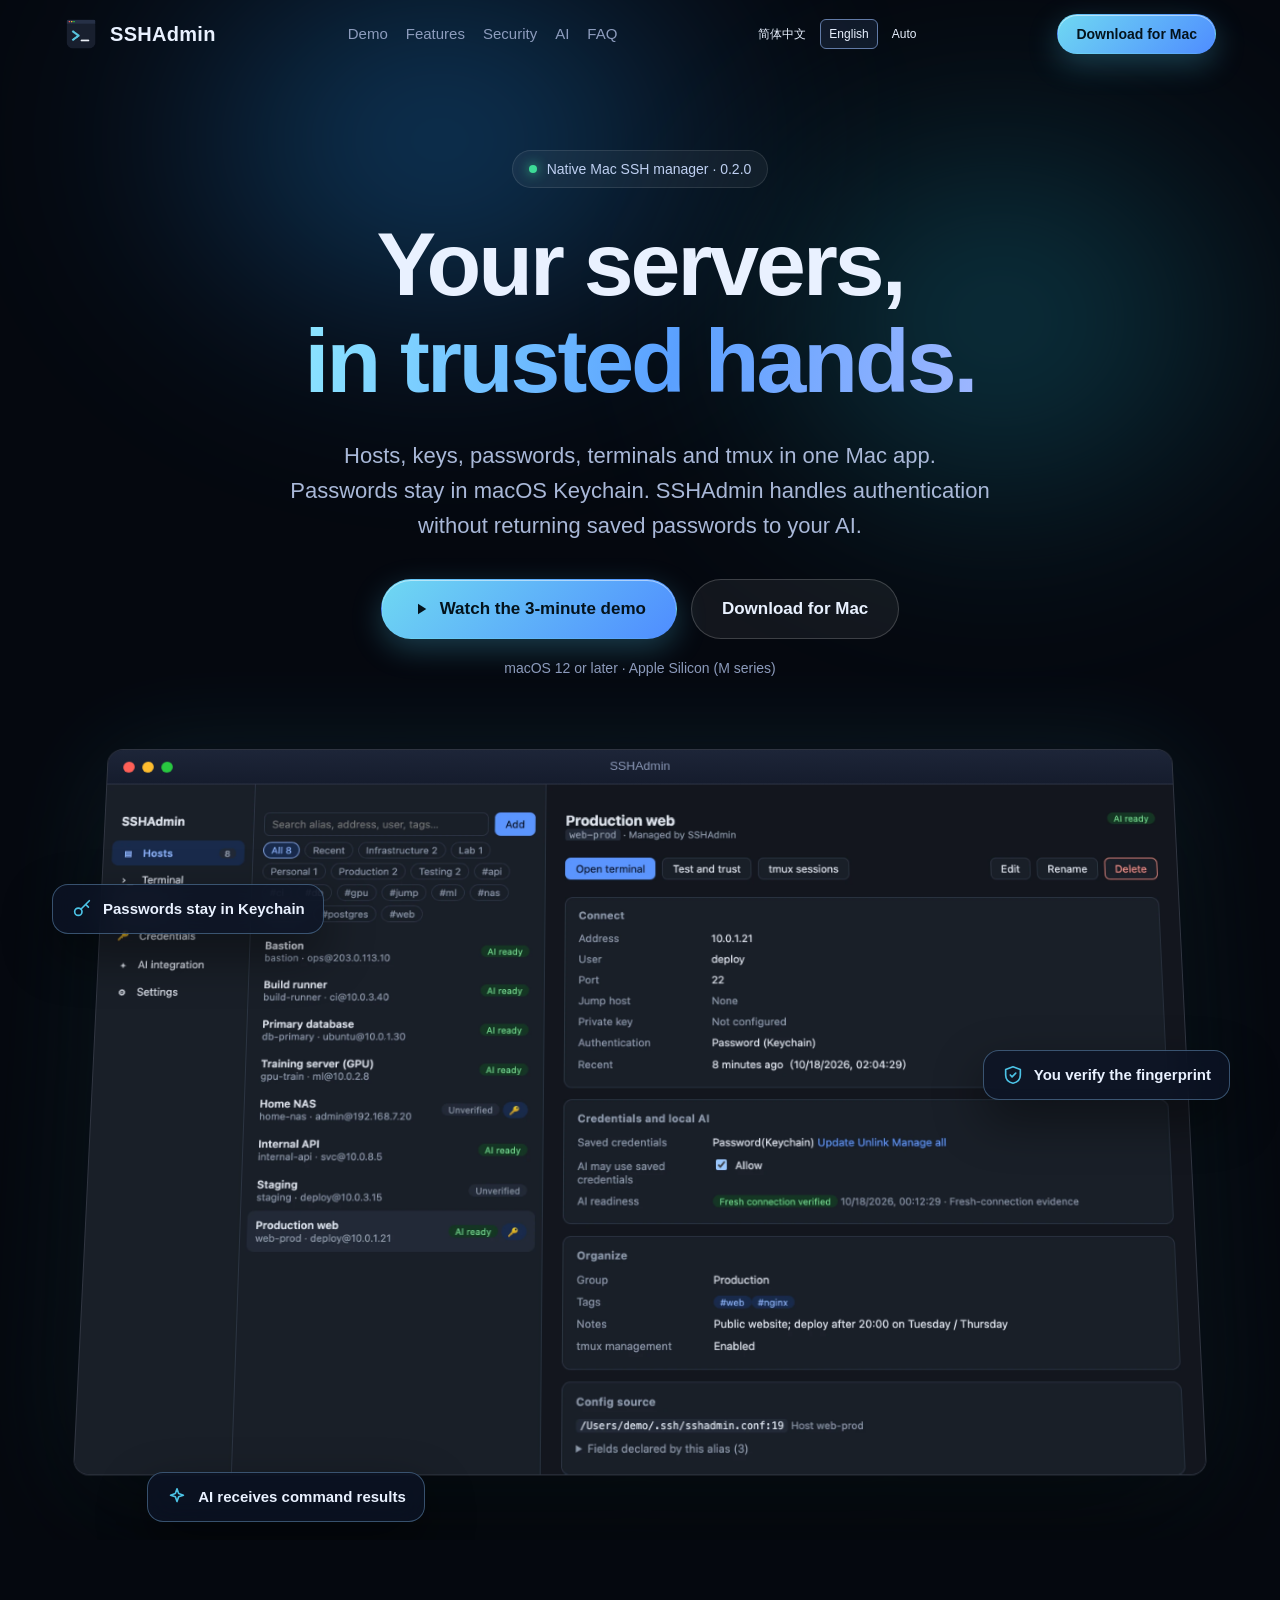
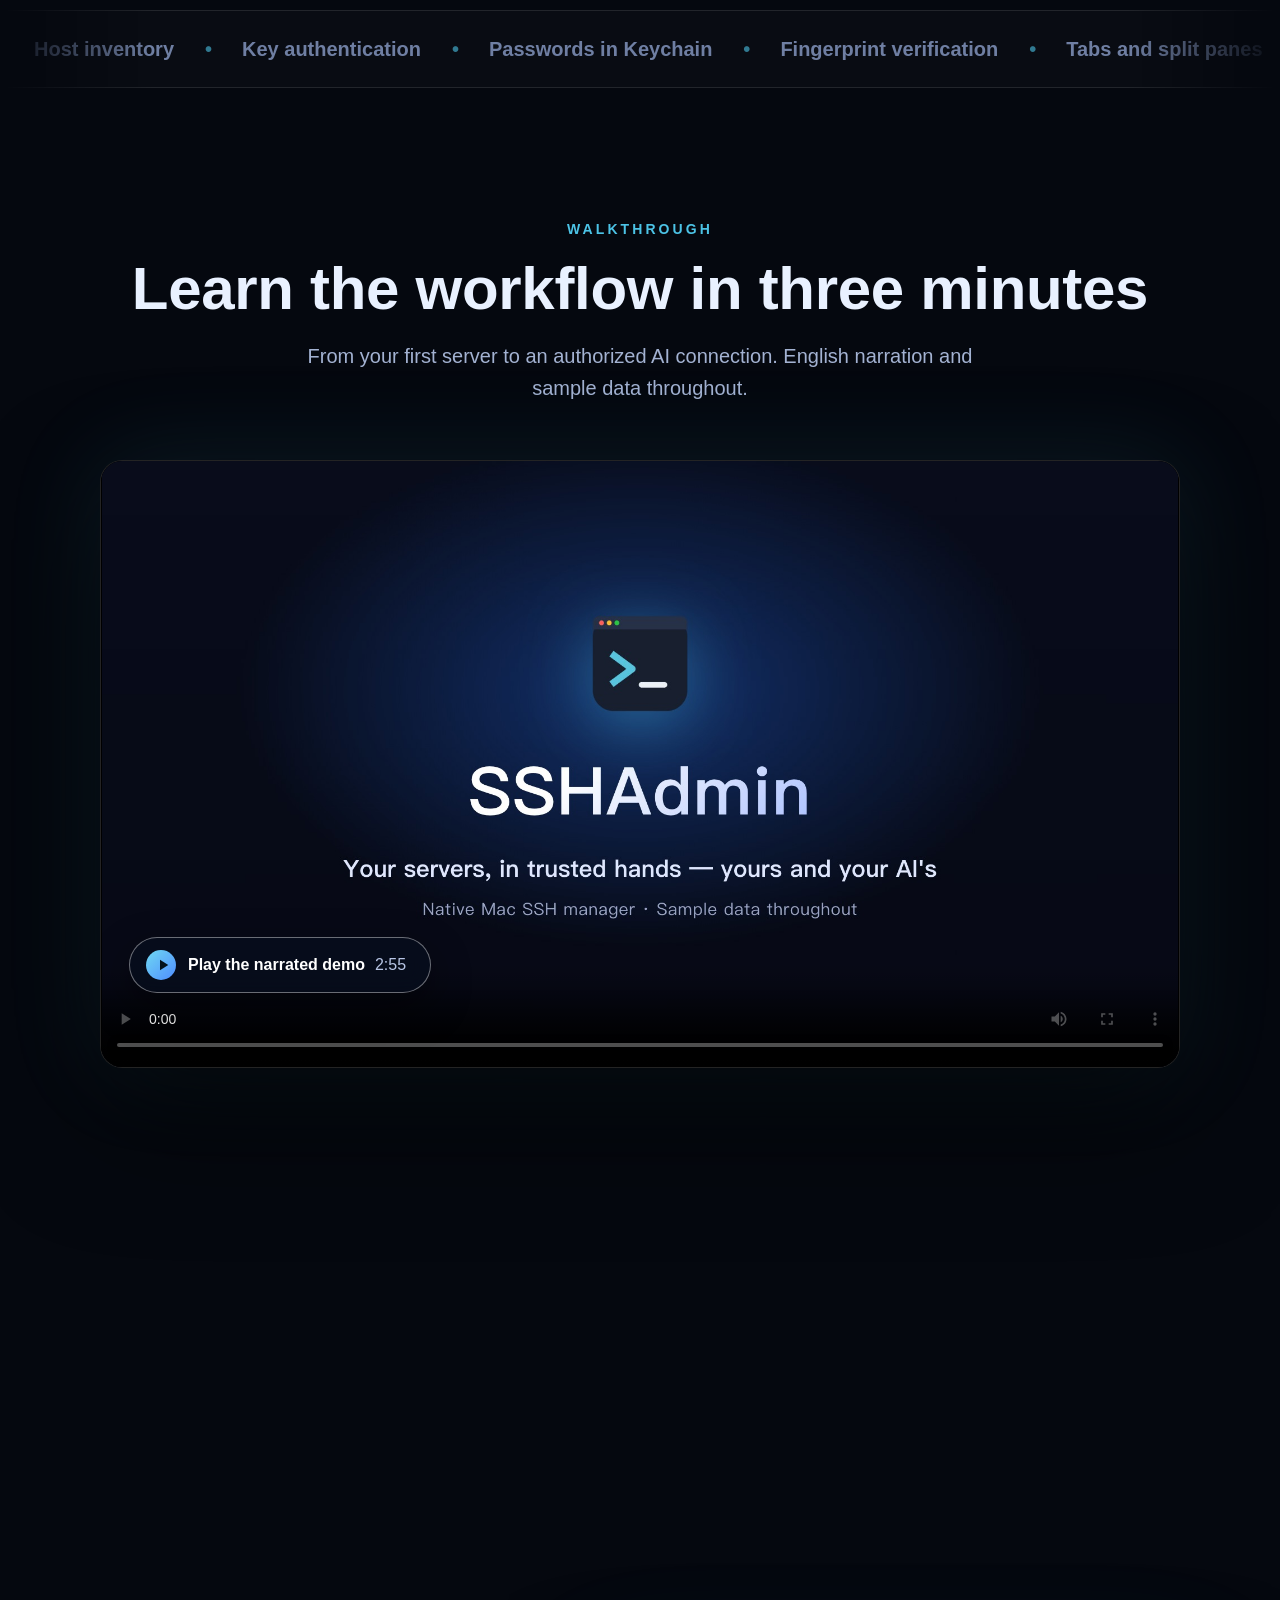
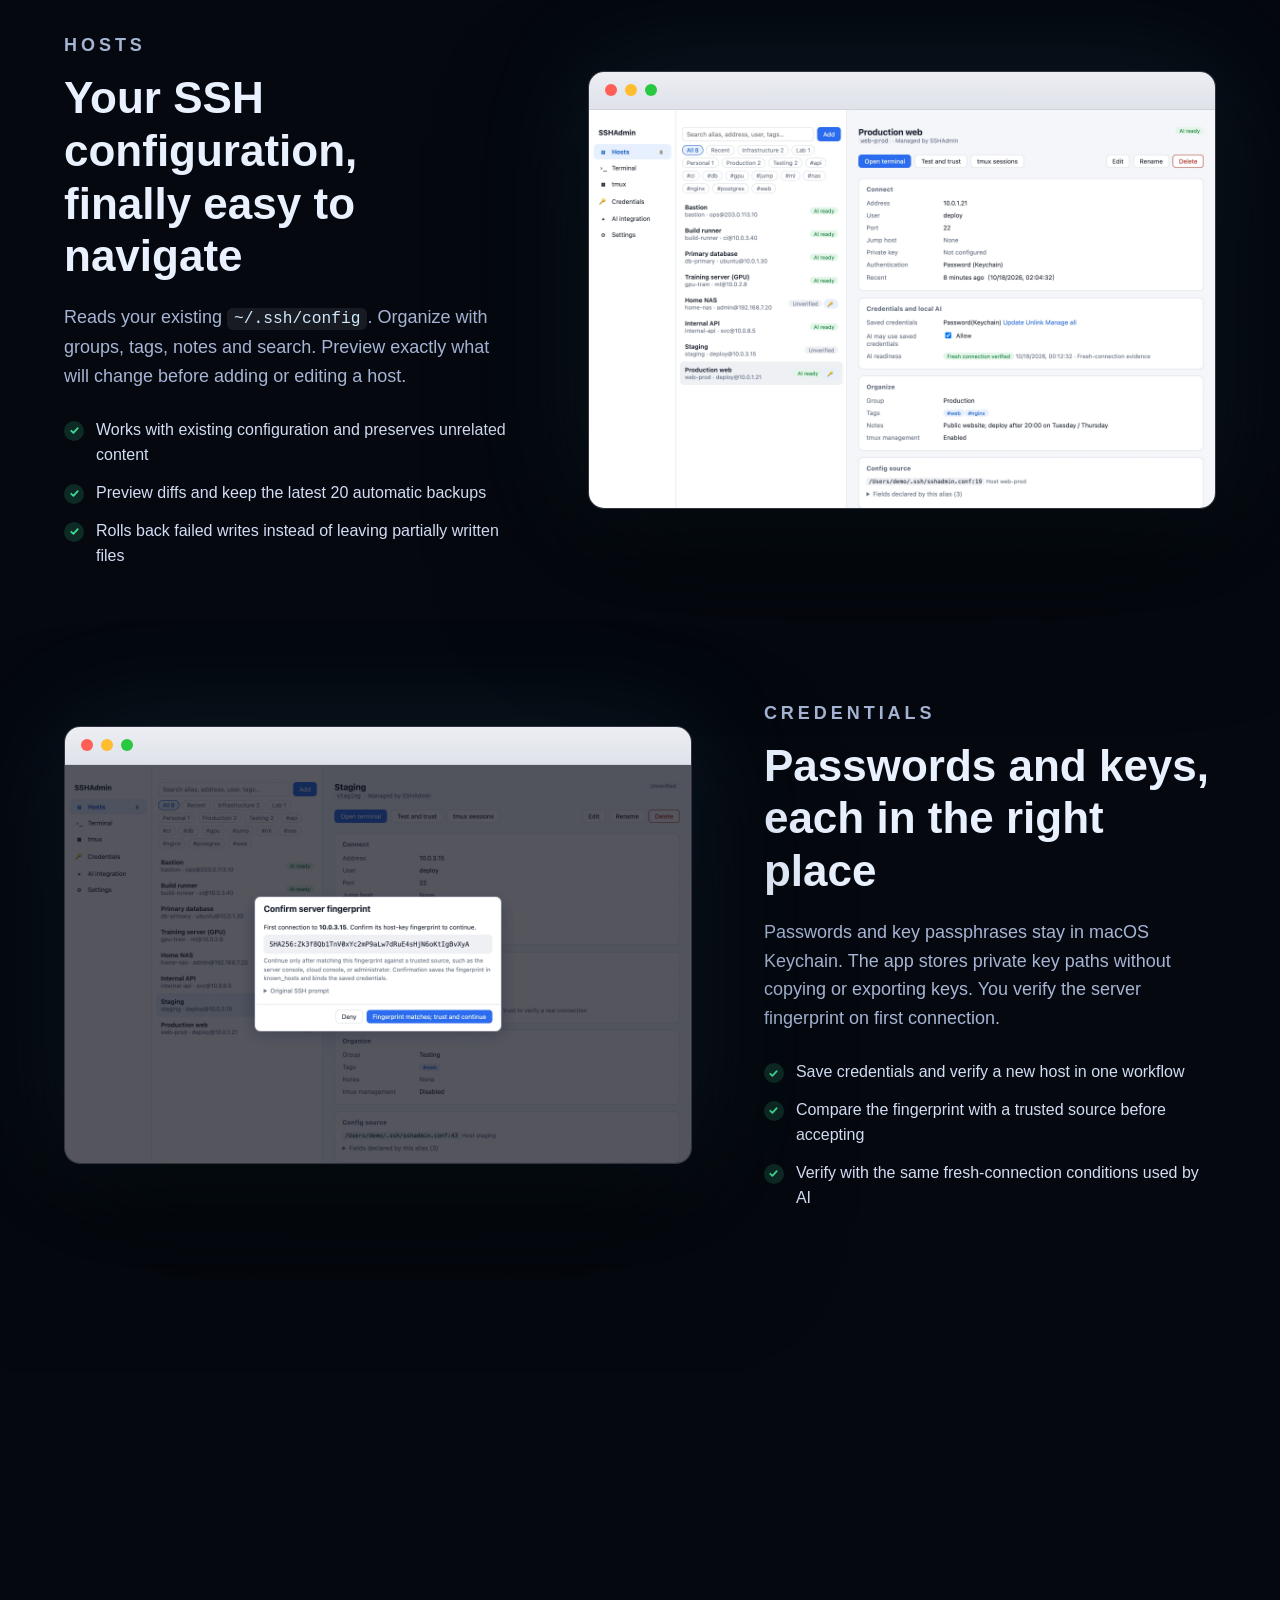
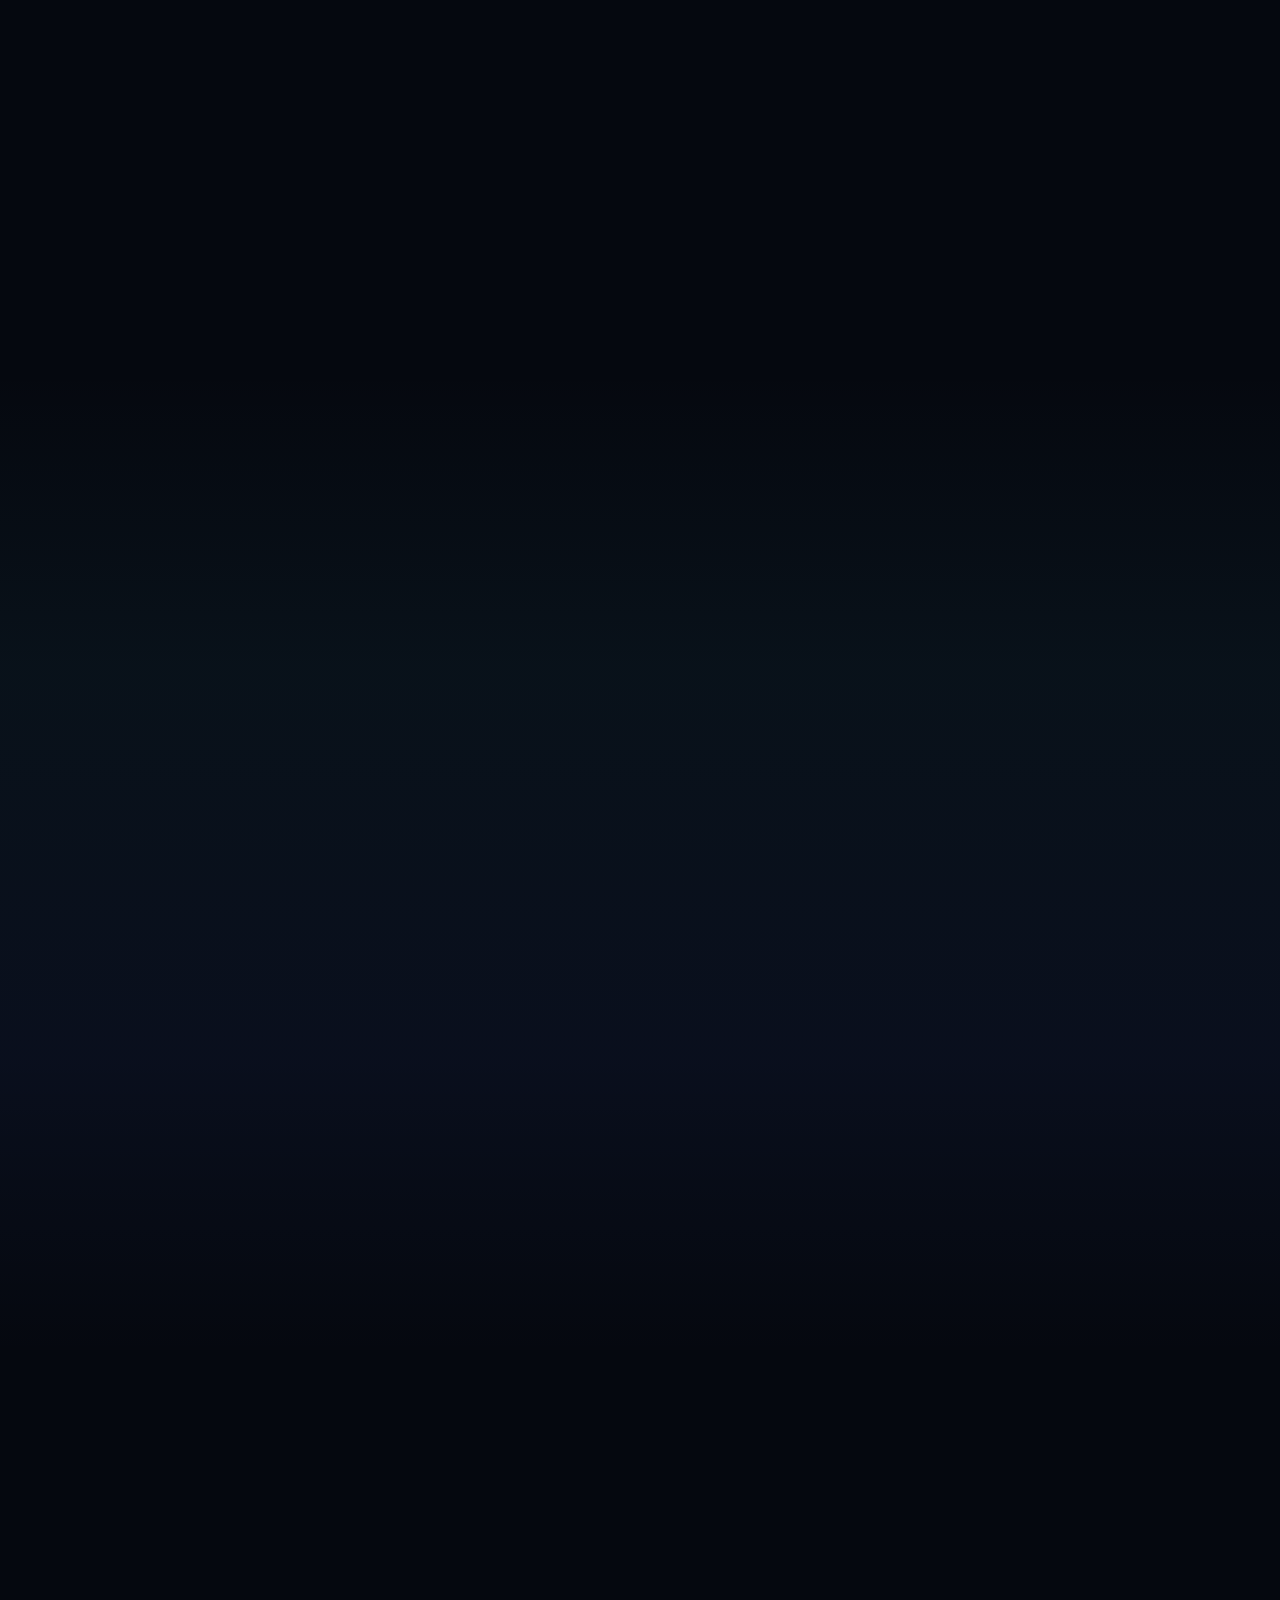
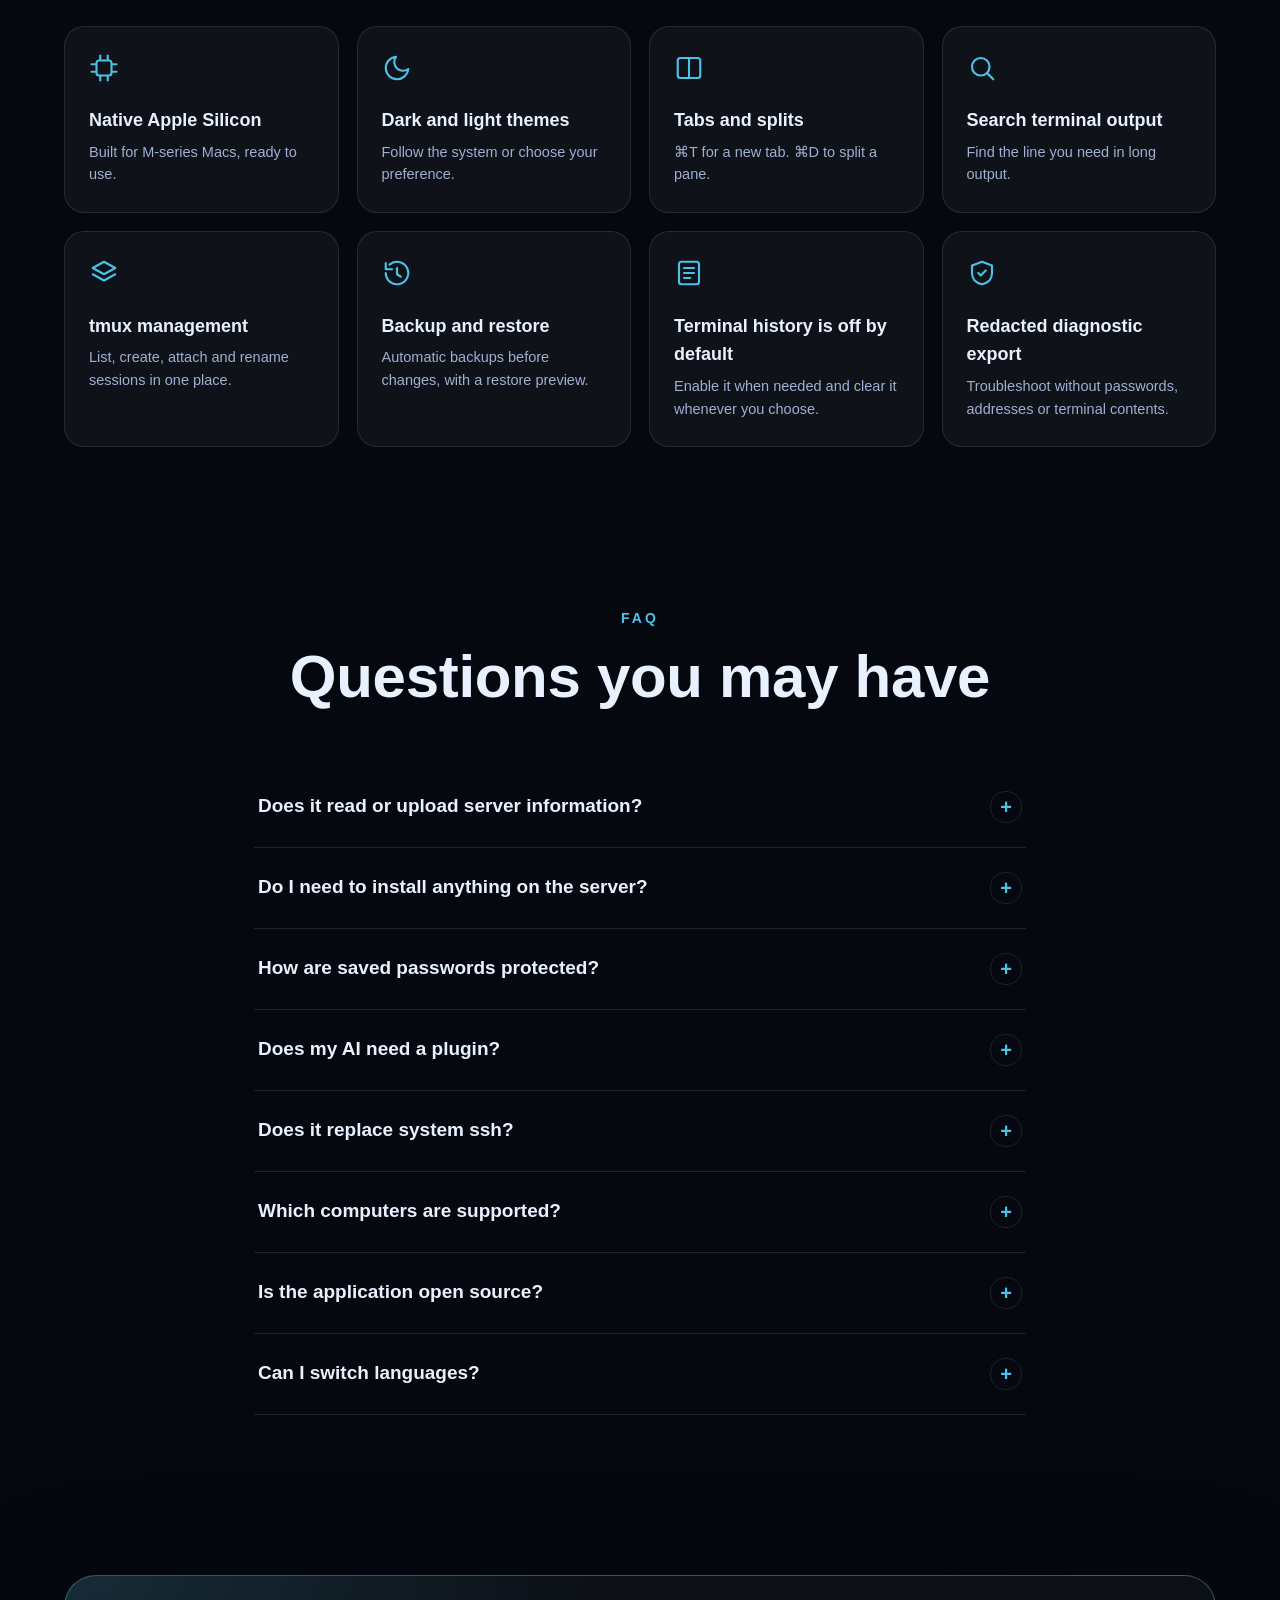
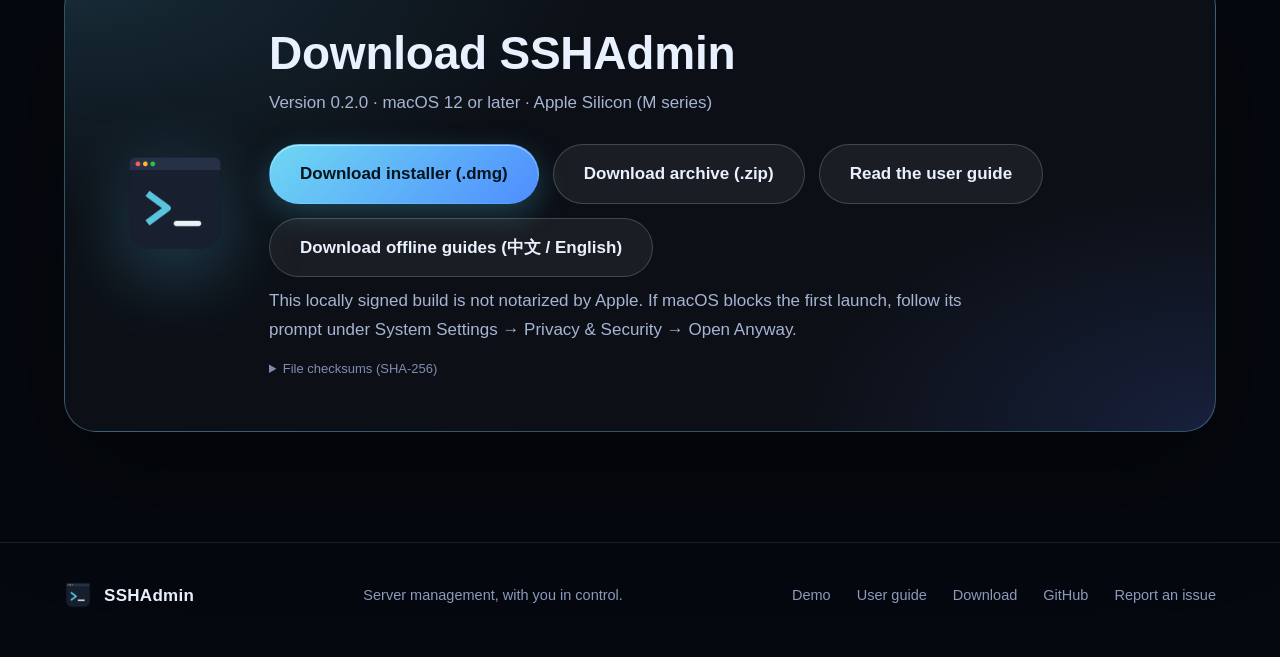
==== commit c0ecff4a: "Prepare bilingual 0.2.0 release instructions and correct download checksums" ====
--- a/docs/en/index.html
+++ b/docs/en/index.html
@@ -252,8 +252,8 @@
         <a class="btn btn-lg btn-ghost" href="../downloads/SSHAdmin-0.2.0-guides.zip">Download offline guides (中文 / English)</a></div>
         <p class="note">This locally signed build is not notarized by Apple. If macOS blocks the first launch, follow its prompt under System Settings → Privacy &amp; Security → Open Anyway.</p>
         <details class="sums"><summary>File checksums (SHA-256)</summary>
-          <p><b>.dmg</b> f452f74a0d2dbdf907e54f1220951122e396187806189d2e4a62ae624330ee91</p>
-          <p><b>.zip</b> 714ab614b4f90c52831544f1d1abcf37320ddd4b312985980b5013c0b9b248b0</p>
+          <p><b>.dmg</b> 2e8dfd78c50a7ab9e2121e1d739908f0a723957436ddc584ed289e58d5e55754</p>
+          <p><b>.zip</b> 60f7f7549f751d98743a006a801faaac89fb8f9be2fb47ada7022d7c2baf33ba</p>
         </details>
       </div>
     </div>
